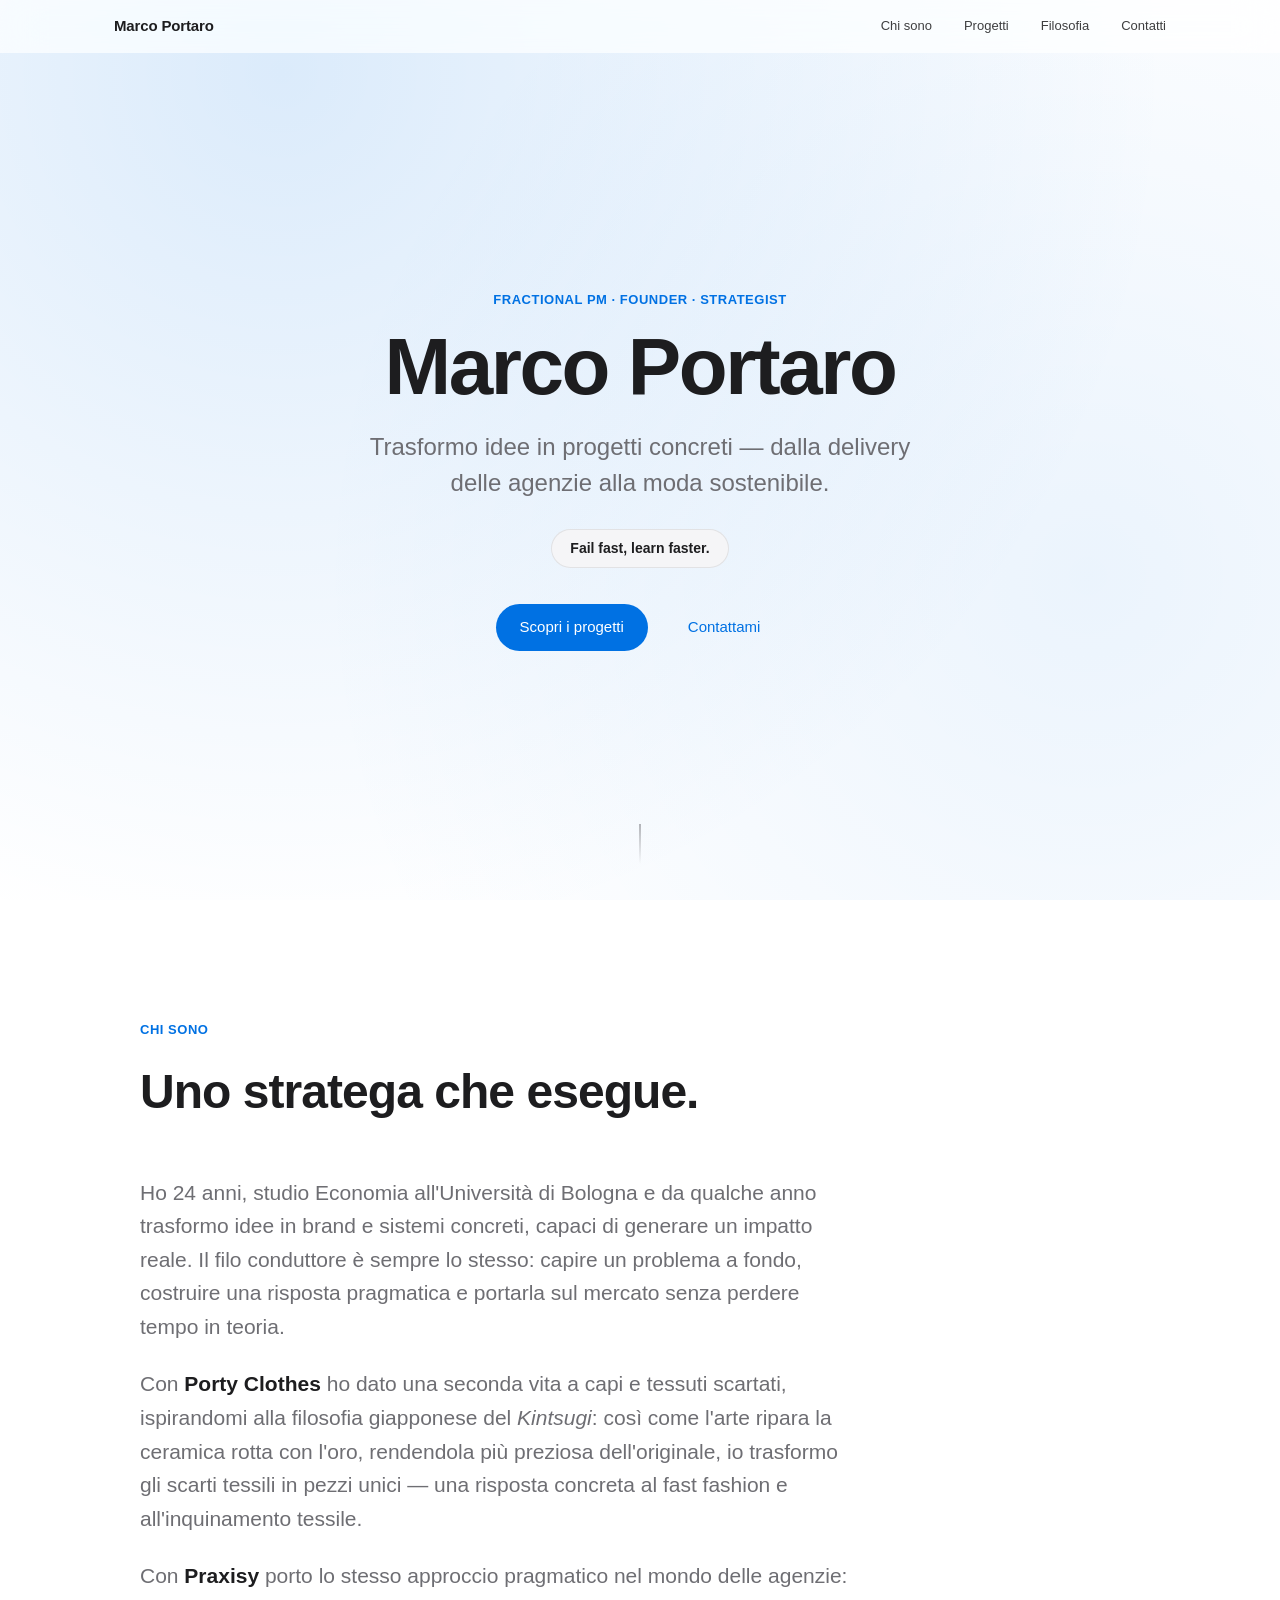
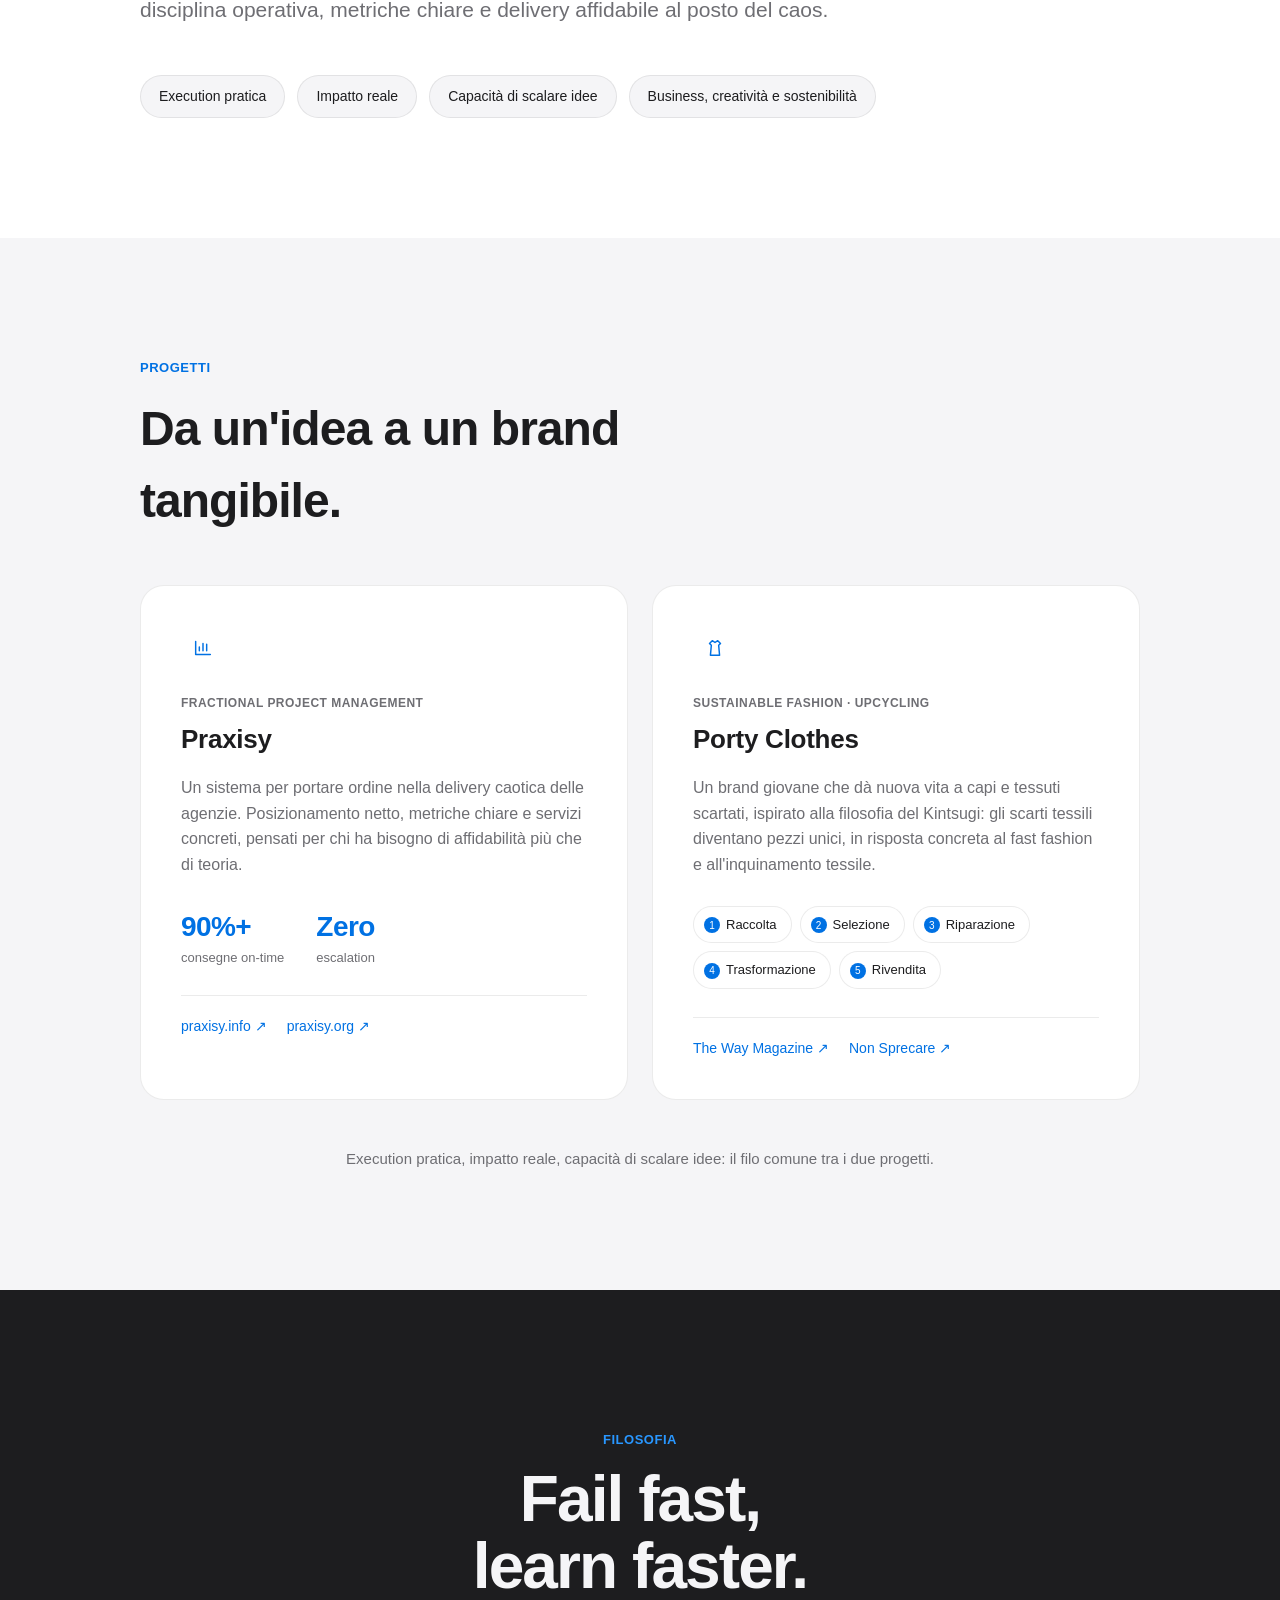
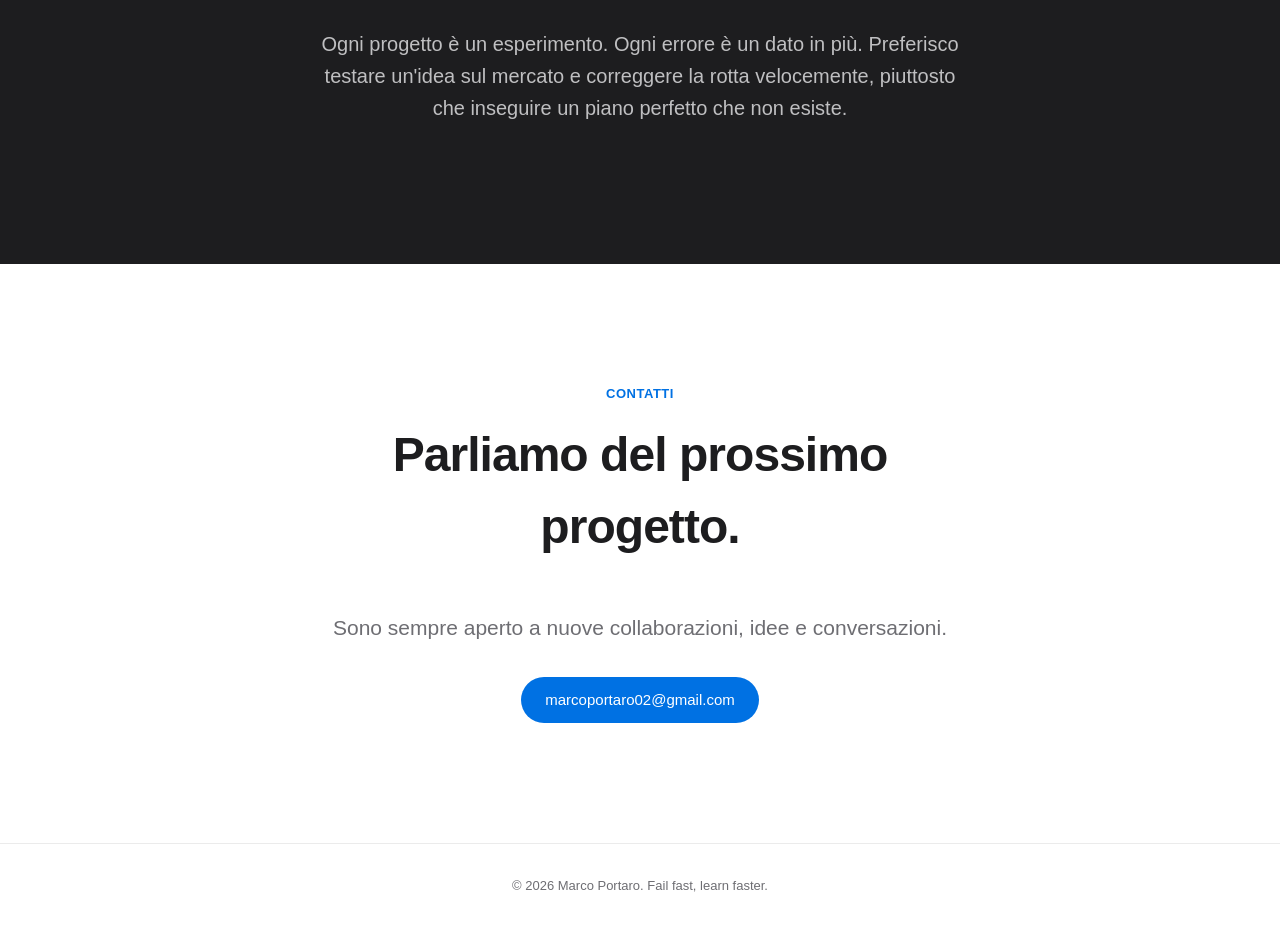
==== index.html @ 962e3daf "Add personal portfolio site with Praxisy and Porty Clothes projects Apple-style single-page site (sy" ====
<!DOCTYPE html>
<html lang="it">
<head>
<meta charset="UTF-8">
<meta name="viewport" content="width=device-width, initial-scale=1.0">
<title>Marco Portaro — Strategist &amp; Builder</title>
<meta name="description" content="Marco Portaro: fractional PM con Praxisy, fondatore di Porty Clothes. Fail fast, learn faster.">
<link rel="icon" href="data:image/svg+xml,<svg xmlns=%22http://www.w3.org/2000/svg%22 viewBox=%220 0 100 100%22><text y=%22.9em%22 font-size=%2290%22>M</text></svg>">
<link rel="stylesheet" href="css/styles.css">
</head>
<body>

<div class="progress-bar" id="progressBar"></div>

<header class="nav" id="nav">
  <div class="nav-inner">
    <a href="#home" class="nav-logo">Marco Portaro</a>
    <nav class="nav-links" id="navLinks">
      <a href="#about">Chi sono</a>
      <a href="#projects">Progetti</a>
      <a href="#philosophy">Filosofia</a>
      <a href="#contact">Contatti</a>
    </nav>
    <button class="nav-toggle" id="navToggle" aria-label="Apri il menu">
      <span></span><span></span><span></span>
    </button>
  </div>
</header>

<main>

  <!-- HERO -->
  <section class="hero" id="home">
    <div class="hero-bg" aria-hidden="true"></div>
    <div class="hero-content reveal">
      <p class="eyebrow">Fractional PM · Founder · Strategist</p>
      <h1>Marco Portaro</h1>
      <p class="hero-sub">Trasformo idee in progetti concreti — dalla delivery delle agenzie alla moda sostenibile.</p>
      <p class="tagline-pill">Fail fast, learn faster.</p>
      <div class="hero-actions">
        <a href="#projects" class="btn btn-primary">Scopri i progetti</a>
        <a href="#contact" class="btn btn-secondary">Contattami</a>
      </div>
    </div>
    <div class="scroll-cue" aria-hidden="true"><span></span></div>
  </section>

  <!-- ABOUT -->
  <section class="section" id="about">
    <div class="section-inner">
      <p class="eyebrow reveal">Chi sono</p>
      <h2 class="reveal">Uno stratega che esegue.</h2>
      <div class="about-grid">
        <p class="about-text reveal">
          Ho 24 anni, studio Economia all'Università di Bologna e da qualche anno trasformo idee in
          brand e sistemi concreti, capaci di generare un impatto reale. Il filo conduttore è sempre
          lo stesso: capire un problema a fondo, costruire una risposta pragmatica e portarla sul
          mercato senza perdere tempo in teoria.
        </p>
        <p class="about-text reveal">
          Con <strong>Porty Clothes</strong> ho dato una seconda vita a capi e tessuti scartati,
          ispirandomi alla filosofia giapponese del <em>Kintsugi</em>: così come l'arte ripara la
          ceramica rotta con l'oro, rendendola più preziosa dell'originale, io trasformo gli scarti
          tessili in pezzi unici — una risposta concreta al fast fashion e all'inquinamento tessile.
        </p>
        <p class="about-text reveal">
          Con <strong>Praxisy</strong> porto lo stesso approccio pragmatico nel mondo delle agenzie:
          disciplina operativa, metriche chiare e delivery affidabile al posto del caos.
        </p>
      </div>
      <ul class="strengths reveal">
        <li>Execution pratica</li>
        <li>Impatto reale</li>
        <li>Capacità di scalare idee</li>
        <li>Business, creatività e sostenibilità</li>
      </ul>
    </div>
  </section>

  <!-- PROJECTS -->
  <section class="section section-alt" id="projects">
    <div class="section-inner">
      <p class="eyebrow reveal">Progetti</p>
      <h2 class="reveal">Da un'idea a un brand tangibile.</h2>

      <div class="cards">

        <!-- PRAXISY -->
        <article class="card reveal">
          <div class="card-icon" aria-hidden="true">
            <svg viewBox="0 0 24 24" fill="none"><path d="M4 19V5M4 19h16M8 15v-4M12 15V7M16 15v-7" stroke="currentColor" stroke-width="1.6" stroke-linecap="round" stroke-linejoin="round"/></svg>
          </div>
          <p class="card-badge">Fractional Project Management</p>
          <h3>Praxisy</h3>
          <p class="card-desc">
            Un sistema per portare ordine nella delivery caotica delle agenzie. Posizionamento
            netto, metriche chiare e servizi concreti, pensati per chi ha bisogno di affidabilità
            più che di teoria.
          </p>
          <div class="card-stats">
            <div class="stat">
              <span class="stat-num">90%+</span>
              <span class="stat-label">consegne on-time</span>
            </div>
            <div class="stat">
              <span class="stat-num">Zero</span>
              <span class="stat-label">escalation</span>
            </div>
          </div>
          <div class="card-links">
            <a href="https://praxisy.info" target="_blank" rel="noopener">praxisy.info ↗</a>
            <a href="https://praxisy.org" target="_blank" rel="noopener">praxisy.org ↗</a>
          </div>
        </article>

        <!-- PORTY CLOTHES -->
        <article class="card reveal">
          <div class="card-icon" aria-hidden="true">
            <svg viewBox="0 0 24 24" fill="none"><path d="M9 4l3 2 3-2 3 3-2 2 1 11H7L8 9 6 7l3-3z" stroke="currentColor" stroke-width="1.6" stroke-linecap="round" stroke-linejoin="round"/></svg>
          </div>
          <p class="card-badge">Sustainable Fashion · Upcycling</p>
          <h3>Porty Clothes</h3>
          <p class="card-desc">
            Un brand giovane che dà nuova vita a capi e tessuti scartati, ispirato alla filosofia
            del Kintsugi: gli scarti tessili diventano pezzi unici, in risposta concreta al fast
            fashion e all'inquinamento tessile.
          </p>
          <ol class="process">
            <li>Raccolta</li>
            <li>Selezione</li>
            <li>Riparazione</li>
            <li>Trasformazione</li>
            <li>Rivendita</li>
          </ol>
          <div class="card-links">
            <a href="https://www.thewaymagazine.it/bona-fide-biz/porty-clothes-lupcycling-lo-fanno-i-giovani/" target="_blank" rel="noopener">The Way Magazine ↗</a>
            <a href="https://www.nonsprecare.it/porty-clothes-startup-recupera-vestiti-scartati-sistema-rivende" target="_blank" rel="noopener">Non Sprecare ↗</a>
          </div>
        </article>

      </div>

      <p class="projects-note reveal">Execution pratica, impatto reale, capacità di scalare idee: il filo comune tra i due progetti.</p>
    </div>
  </section>

  <!-- PHILOSOPHY -->
  <section class="philosophy" id="philosophy">
    <div class="philosophy-inner reveal">
      <p class="eyebrow eyebrow-invert">Filosofia</p>
      <h2>Fail fast,<br>learn faster.</h2>
      <p class="philosophy-text">
        Ogni progetto è un esperimento. Ogni errore è un dato in più. Preferisco testare
        un'idea sul mercato e correggere la rotta velocemente, piuttosto che inseguire un
        piano perfetto che non esiste.
      </p>
    </div>
  </section>

  <!-- CONTACT -->
  <section class="section" id="contact">
    <div class="section-inner contact-inner">
      <p class="eyebrow reveal">Contatti</p>
      <h2 class="reveal">Parliamo del prossimo progetto.</h2>
      <p class="about-text reveal">Sono sempre aperto a nuove collaborazioni, idee e conversazioni.</p>
      <a href="mailto:marcoportaro02@gmail.com" class="btn btn-primary reveal">marcoportaro02@gmail.com</a>
    </div>
  </section>

</main>

<footer class="footer">
  <p>© <span id="year"></span> Marco Portaro. Fail fast, learn faster.</p>
</footer>

<script src="js/main.js"></script>
</body>
</html>
---- css/styles.css ----
:root {
  --bg: #ffffff;
  --bg-alt: #f5f5f7;
  --text: #1d1d1f;
  --text-secondary: #6e6e73;
  --accent: #0071e3;
  --accent-hover: #0077ed;
  --border: rgba(0, 0, 0, 0.08);
  --card-bg: #ffffff;
  --philosophy-bg: #1d1d1f;
  --philosophy-text: #f5f5f7;
  --font: -apple-system, BlinkMacSystemFont, "SF Pro Display", "SF Pro Text",
    "Helvetica Neue", "Segoe UI", Arial, sans-serif;
}

@media (prefers-color-scheme: dark) {
  :root {
    --bg: #000000;
    --bg-alt: #1d1d1f;
    --text: #f5f5f7;
    --text-secondary: #a1a1a6;
    --border: rgba(255, 255, 255, 0.12);
    --card-bg: #1d1d1f;
    --philosophy-bg: #f5f5f7;
    --philosophy-text: #1d1d1f;
  }
}

* {
  margin: 0;
  padding: 0;
  box-sizing: border-box;
}

html {
  scroll-behavior: smooth;
}

body {
  font-family: var(--font);
  background: var(--bg);
  color: var(--text);
  -webkit-font-smoothing: antialiased;
  line-height: 1.5;
  overflow-x: hidden;
}

a {
  color: inherit;
  text-decoration: none;
}

section {
  scroll-margin-top: 60px;
}

/* Progress bar */
.progress-bar {
  position: fixed;
  top: 0;
  left: 0;
  height: 2px;
  width: 0%;
  background: var(--accent);
  z-index: 2000;
  transition: width 0.1s linear;
}

/* Nav */
.nav {
  position: fixed;
  top: 0;
  left: 0;
  right: 0;
  z-index: 1000;
  background: rgba(255, 255, 255, 0.72);
  backdrop-filter: saturate(180%) blur(20px);
  -webkit-backdrop-filter: saturate(180%) blur(20px);
  border-bottom: 1px solid transparent;
  transition: border-color 0.3s ease, background 0.3s ease;
}

@media (prefers-color-scheme: dark) {
  .nav {
    background: rgba(0, 0, 0, 0.72);
  }
}

.nav.scrolled {
  border-bottom-color: var(--border);
}

.nav-inner {
  max-width: 1100px;
  margin: 0 auto;
  padding: 0 24px;
  height: 52px;
  display: flex;
  align-items: center;
  justify-content: space-between;
}

.nav-logo {
  font-size: 15px;
  font-weight: 600;
  letter-spacing: -0.01em;
}

.nav-links {
  display: flex;
  gap: 32px;
}

.nav-links a {
  font-size: 13px;
  color: var(--text);
  opacity: 0.85;
  transition: opacity 0.2s ease;
}

.nav-links a:hover {
  opacity: 1;
}

.nav-toggle {
  display: none;
  flex-direction: column;
  gap: 4px;
  background: none;
  border: none;
  cursor: pointer;
  padding: 8px;
}

.nav-toggle span {
  width: 20px;
  height: 1.5px;
  background: var(--text);
  display: block;
}

/* Buttons */
.btn {
  display: inline-block;
  padding: 12px 24px;
  border-radius: 980px;
  font-size: 15px;
  font-weight: 500;
  transition: all 0.2s ease;
}

.btn-primary {
  background: var(--accent);
  color: #fff;
}

.btn-primary:hover {
  background: var(--accent-hover);
}

.btn-secondary {
  color: var(--accent);
}

.btn-secondary:hover {
  text-decoration: underline;
}

/* Hero */
.hero {
  position: relative;
  min-height: 100vh;
  display: flex;
  flex-direction: column;
  align-items: center;
  justify-content: center;
  text-align: center;
  padding: 120px 24px 80px;
  overflow: hidden;
}

.hero-bg {
  position: absolute;
  inset: -20% -20% auto -20%;
  height: 140%;
  background: radial-gradient(circle at 30% 20%, rgba(0, 113, 227, 0.14), transparent 55%),
    radial-gradient(circle at 75% 60%, rgba(0, 113, 227, 0.08), transparent 50%);
  z-index: -1;
}

.hero-content {
  max-width: 700px;
}

.eyebrow {
  font-size: 13px;
  font-weight: 600;
  letter-spacing: 0.04em;
  text-transform: uppercase;
  color: var(--accent);
  margin-bottom: 16px;
}

.eyebrow-invert {
  color: #2997ff;
}

.hero h1 {
  font-size: clamp(44px, 8vw, 80px);
  font-weight: 600;
  letter-spacing: -0.03em;
  line-height: 1.05;
  margin-bottom: 20px;
}

.hero-sub {
  font-size: clamp(18px, 2.4vw, 24px);
  color: var(--text-secondary);
  font-weight: 400;
  max-width: 560px;
  margin: 0 auto 28px;
}

.tagline-pill {
  display: inline-block;
  font-size: 14px;
  font-weight: 600;
  padding: 8px 18px;
  border-radius: 980px;
  background: var(--bg-alt);
  border: 1px solid var(--border);
  margin-bottom: 36px;
}

.hero-actions {
  display: flex;
  gap: 16px;
  justify-content: center;
  flex-wrap: wrap;
}

.scroll-cue {
  position: absolute;
  bottom: 36px;
  left: 50%;
  transform: translateX(-50%);
}

.scroll-cue span {
  display: block;
  width: 1px;
  height: 40px;
  background: linear-gradient(var(--text-secondary), transparent);
  animation: scrollcue 1.8s ease-in-out infinite;
}

@keyframes scrollcue {
  0% { opacity: 0; transform: translateY(-8px); }
  50% { opacity: 1; }
  100% { opacity: 0; transform: translateY(8px); }
}

/* Sections */
.section {
  padding: 120px 24px;
}

.section-alt {
  background: var(--bg-alt);
}

.section-inner {
  max-width: 1000px;
  margin: 0 auto;
}

.section h2 {
  font-size: clamp(32px, 5vw, 48px);
  font-weight: 600;
  letter-spacing: -0.02em;
  margin-bottom: 48px;
  max-width: 640px;
}

.about-grid {
  display: grid;
  gap: 24px;
  margin-bottom: 48px;
}

.about-text {
  font-size: clamp(17px, 2vw, 21px);
  color: var(--text-secondary);
  max-width: 720px;
  line-height: 1.6;
}

.about-text strong {
  color: var(--text);
  font-weight: 600;
}

.strengths {
  display: flex;
  flex-wrap: wrap;
  gap: 12px;
  list-style: none;
}

.strengths li {
  font-size: 14px;
  font-weight: 500;
  padding: 10px 18px;
  border-radius: 980px;
  background: var(--bg-alt);
  border: 1px solid var(--border);
}

.section-alt .strengths li {
  background: var(--bg);
}

/* Cards */
.cards {
  display: grid;
  grid-template-columns: repeat(auto-fit, minmax(320px, 1fr));
  gap: 24px;
}

.card {
  background: var(--card-bg);
  border: 1px solid var(--border);
  border-radius: 24px;
  padding: 40px;
  transition: transform 0.3s ease, box-shadow 0.3s ease;
}

.card:hover {
  transform: translateY(-4px);
  box-shadow: 0 20px 40px rgba(0, 0, 0, 0.08);
}

.card-icon {
  width: 44px;
  height: 44px;
  border-radius: 12px;
  background: var(--bg-alt);
  display: flex;
  align-items: center;
  justify-content: center;
  color: var(--accent);
  margin-bottom: 24px;
}

.section-alt .card-icon {
  background: var(--bg);
}

.card-icon svg {
  width: 22px;
  height: 22px;
}

.card-badge {
  font-size: 12px;
  font-weight: 600;
  text-transform: uppercase;
  letter-spacing: 0.04em;
  color: var(--text-secondary);
  margin-bottom: 8px;
}

.card h3 {
  font-size: 26px;
  font-weight: 600;
  letter-spacing: -0.01em;
  margin-bottom: 16px;
}

.card-desc {
  font-size: 16px;
  color: var(--text-secondary);
  line-height: 1.6;
  margin-bottom: 28px;
}

.card-stats {
  display: flex;
  gap: 32px;
  margin-bottom: 28px;
}

.stat {
  display: flex;
  flex-direction: column;
}

.stat-num {
  font-size: 28px;
  font-weight: 700;
  color: var(--accent);
  letter-spacing: -0.02em;
}

.stat-label {
  font-size: 13px;
  color: var(--text-secondary);
}

.process {
  display: flex;
  flex-wrap: wrap;
  gap: 8px;
  list-style: none;
  counter-reset: step;
  margin-bottom: 28px;
}

.process li {
  counter-increment: step;
  font-size: 13px;
  font-weight: 500;
  padding: 8px 14px 8px 10px;
  border-radius: 980px;
  background: var(--bg-alt);
  border: 1px solid var(--border);
}

.section-alt .process li {
  background: var(--bg);
}

.process li::before {
  content: counter(step);
  display: inline-flex;
  align-items: center;
  justify-content: center;
  width: 16px;
  height: 16px;
  border-radius: 50%;
  background: var(--accent);
  color: #fff;
  font-size: 10px;
  margin-right: 6px;
}

.card-links {
  display: flex;
  gap: 20px;
  flex-wrap: wrap;
  border-top: 1px solid var(--border);
  padding-top: 20px;
}

.card-links a {
  font-size: 14px;
  font-weight: 500;
  color: var(--accent);
}

.card-links a:hover {
  text-decoration: underline;
}

.projects-note {
  margin-top: 48px;
  font-size: 15px;
  color: var(--text-secondary);
  text-align: center;
}

/* Philosophy */
.philosophy {
  background: var(--philosophy-bg);
  color: var(--philosophy-text);
  padding: 140px 24px;
  text-align: center;
}

.philosophy-inner {
  max-width: 640px;
  margin: 0 auto;
}

.philosophy h2 {
  font-size: clamp(40px, 7vw, 64px);
  font-weight: 700;
  letter-spacing: -0.03em;
  line-height: 1.05;
  margin-bottom: 28px;
}

.philosophy-text {
  font-size: clamp(17px, 2vw, 20px);
  opacity: 0.75;
  line-height: 1.6;
}

/* Contact */
.contact-inner {
  text-align: center;
}

.contact-inner h2 {
  margin-left: auto;
  margin-right: auto;
}

.contact-inner .about-text {
  margin: 0 auto 32px;
}

/* Footer */
.footer {
  padding: 32px 24px;
  text-align: center;
  font-size: 13px;
  color: var(--text-secondary);
  border-top: 1px solid var(--border);
}

/* Reveal animation */
.reveal {
  opacity: 0;
  transform: translateY(24px);
  transition: opacity 0.7s ease, transform 0.7s ease;
}

.reveal.visible {
  opacity: 1;
  transform: translateY(0);
}

/* Responsive */
@media (max-width: 768px) {
  .nav-links {
    position: fixed;
    top: 52px;
    left: 0;
    right: 0;
    background: var(--bg);
    flex-direction: column;
    gap: 0;
    border-bottom: 1px solid var(--border);
    max-height: 0;
    overflow: hidden;
    transition: max-height 0.3s ease;
  }

  .nav-links.open {
    max-height: 260px;
  }

  .nav-links a {
    padding: 16px 24px;
    border-top: 1px solid var(--border);
  }

  .nav-toggle {
    display: flex;
  }

  .section {
    padding: 80px 24px;
  }

  .philosophy {
    padding: 100px 24px;
  }
}

@media (prefers-reduced-motion: reduce) {
  * {
    animation: none !important;
    transition: none !important;
  }
}
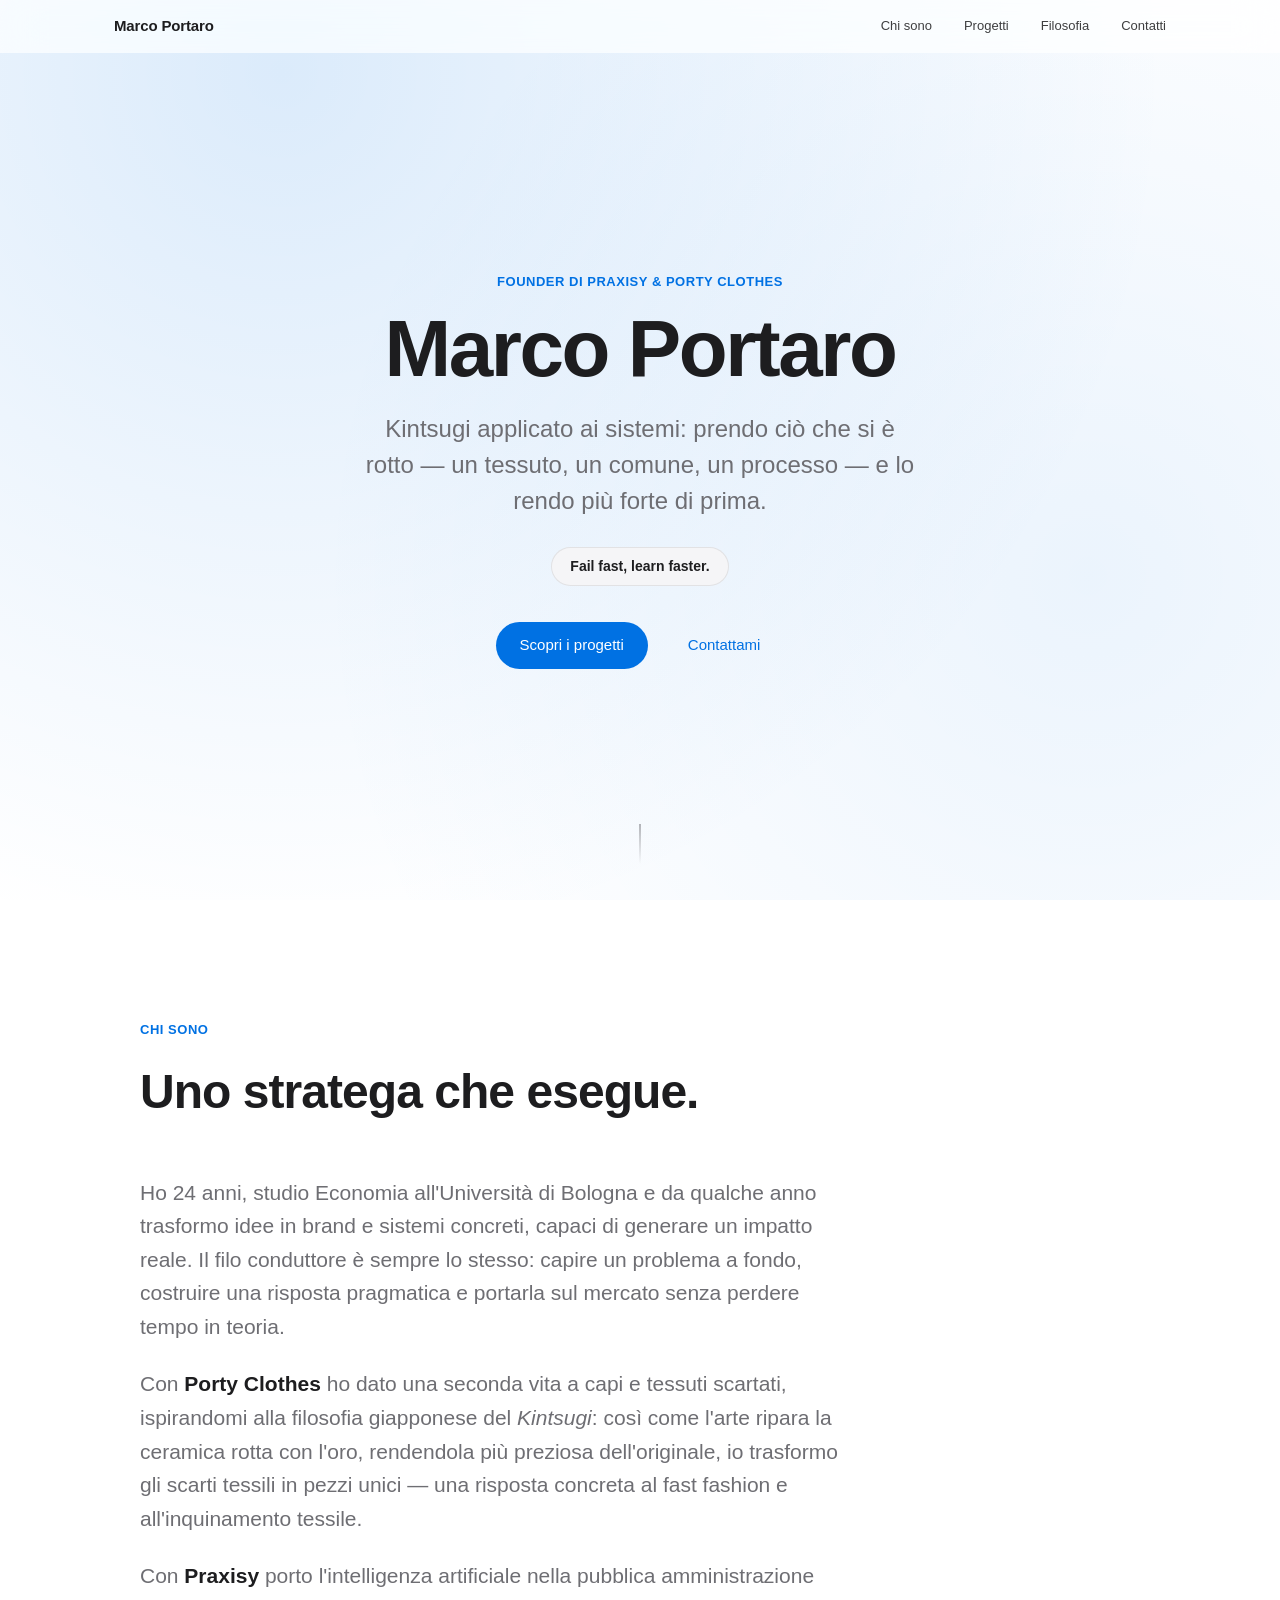
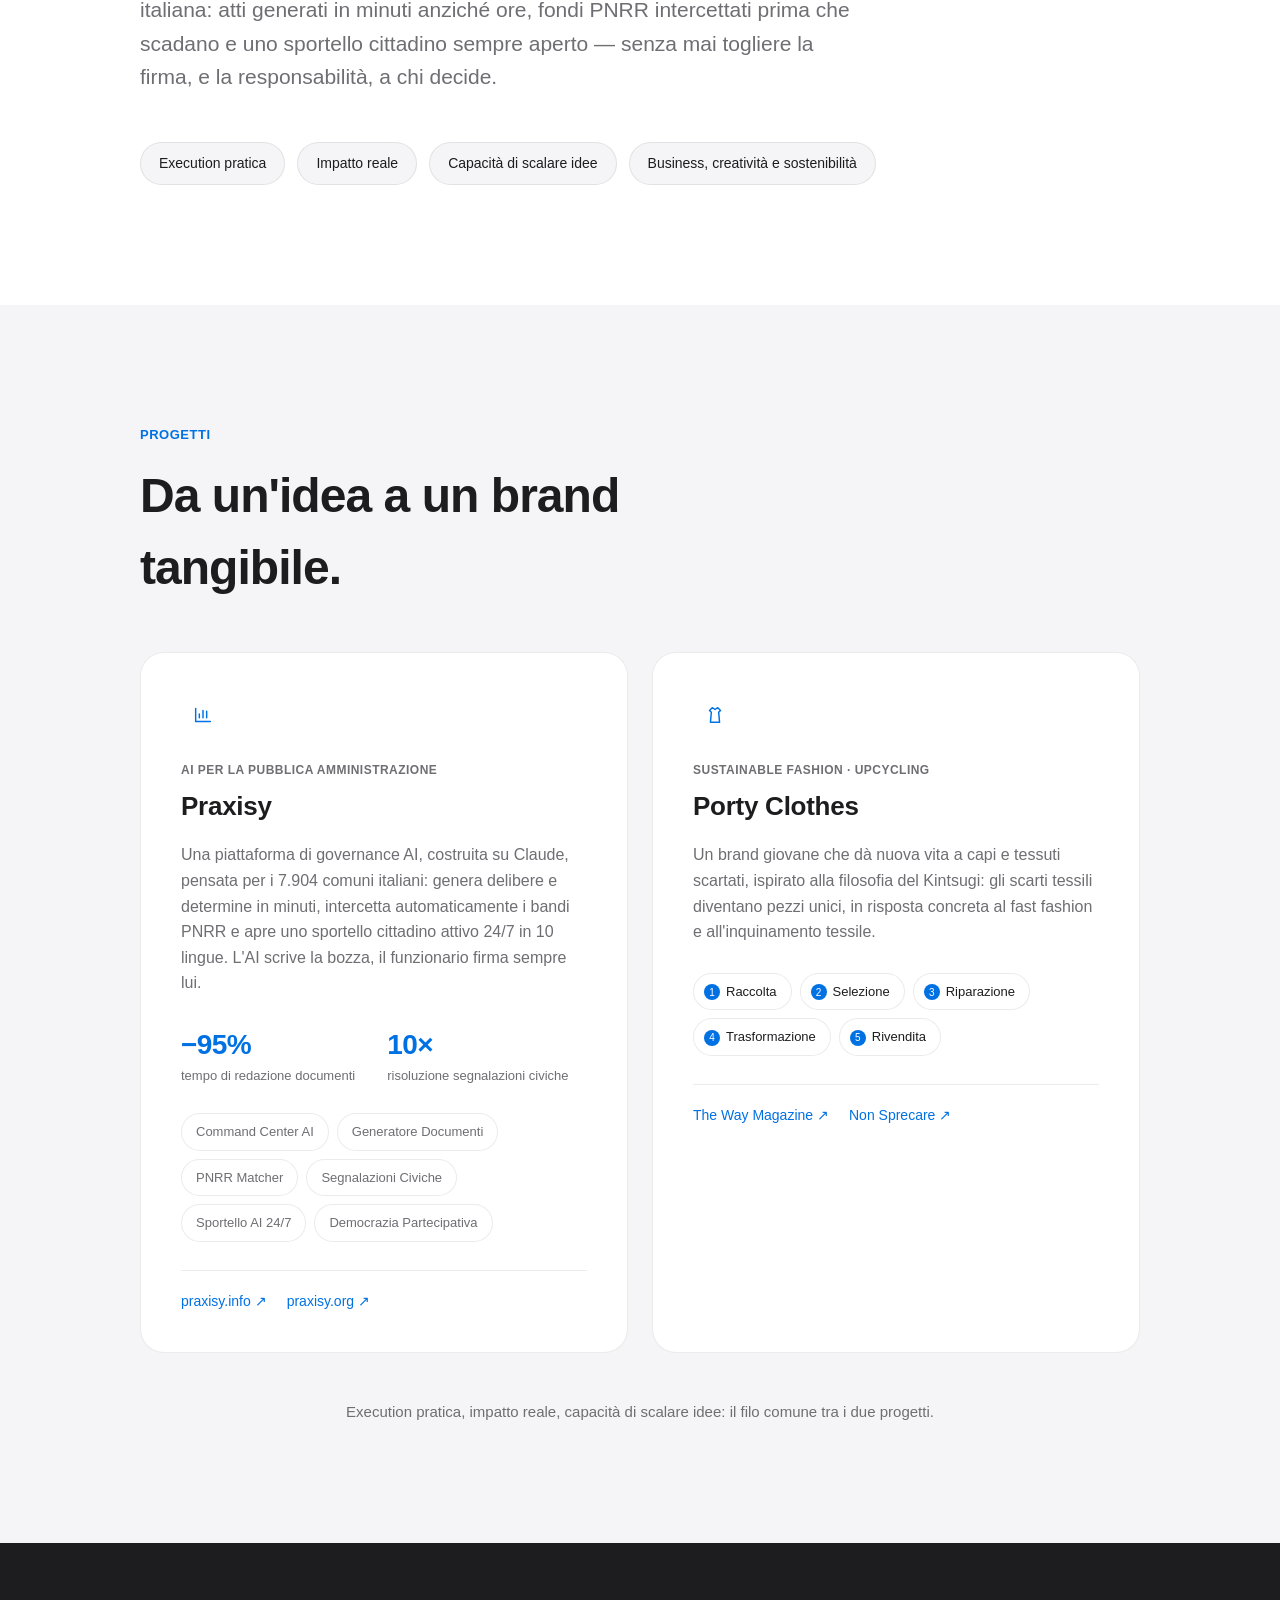
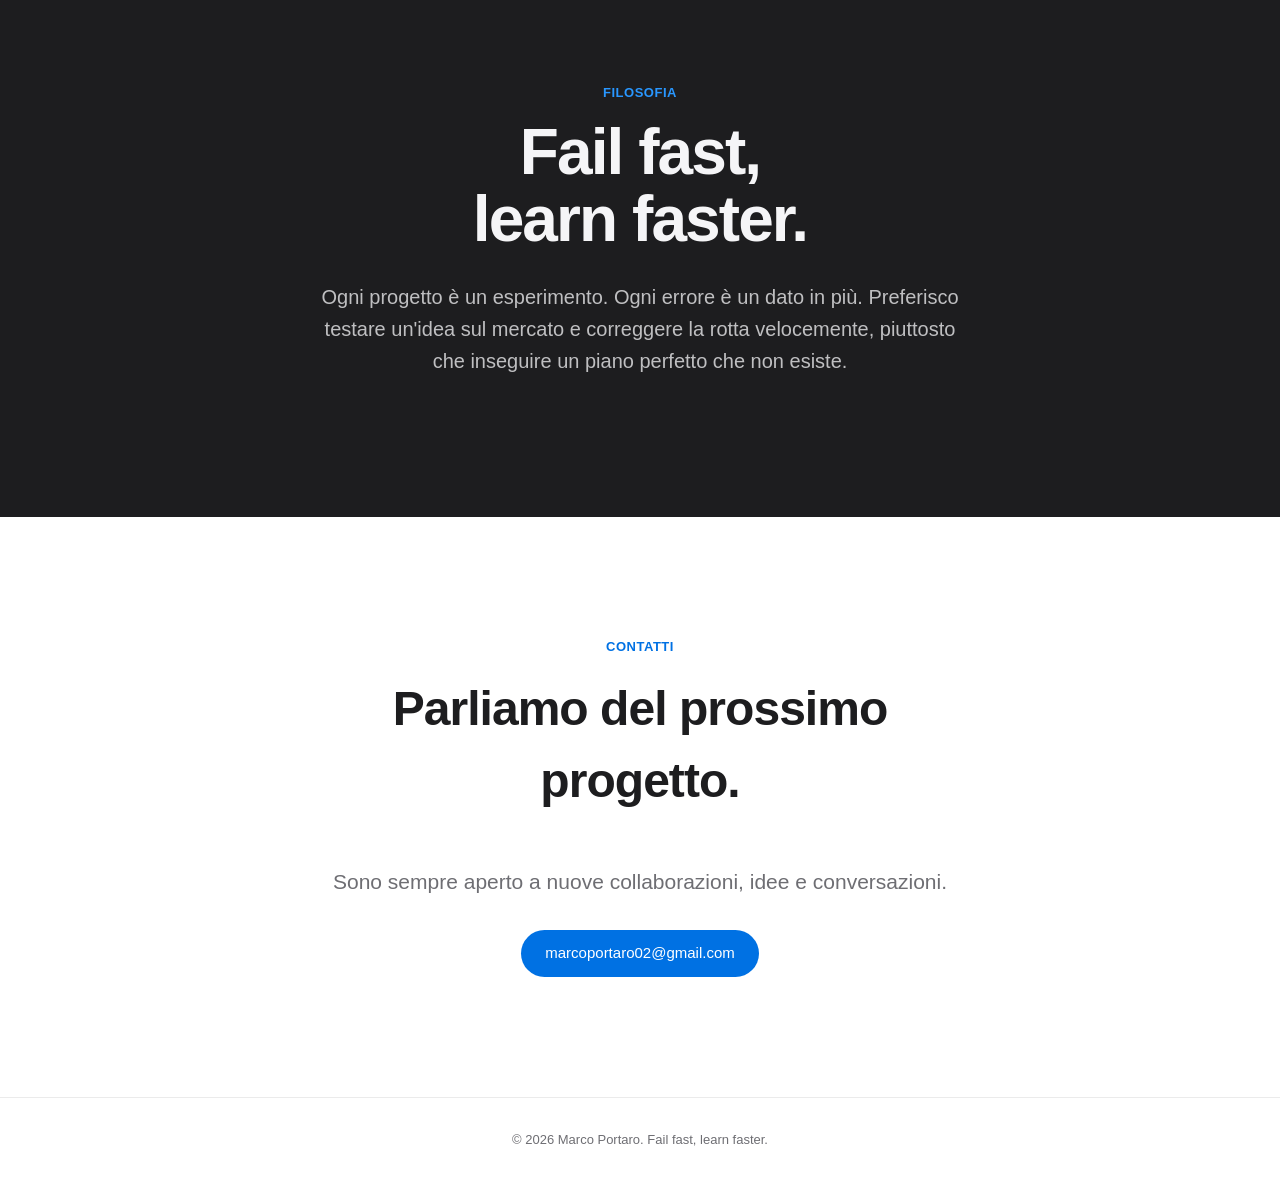
==== commit f07cef71: "Rewrite hero intro and align Praxisy content with its real positioning The intro now uses an origina" ====
--- a/index.html
+++ b/index.html
@@ -4,7 +4,7 @@
 <meta charset="UTF-8">
 <meta name="viewport" content="width=device-width, initial-scale=1.0">
 <title>Marco Portaro — Strategist &amp; Builder</title>
-<meta name="description" content="Marco Portaro: fractional PM con Praxisy, fondatore di Porty Clothes. Fail fast, learn faster.">
+<meta name="description" content="Marco Portaro: founder di Praxisy, AI per i comuni italiani, e di Porty Clothes. Fail fast, learn faster.">
 <link rel="icon" href="data:image/svg+xml,<svg xmlns=%22http://www.w3.org/2000/svg%22 viewBox=%220 0 100 100%22><text y=%22.9em%22 font-size=%2290%22>M</text></svg>">
 <link rel="stylesheet" href="css/styles.css">
 </head>
@@ -33,9 +33,9 @@
   <section class="hero" id="home">
     <div class="hero-bg" aria-hidden="true"></div>
     <div class="hero-content reveal">
-      <p class="eyebrow">Fractional PM · Founder · Strategist</p>
+      <p class="eyebrow">Founder di Praxisy &amp; Porty Clothes</p>
       <h1>Marco Portaro</h1>
-      <p class="hero-sub">Trasformo idee in progetti concreti — dalla delivery delle agenzie alla moda sostenibile.</p>
+      <p class="hero-sub">Kintsugi applicato ai sistemi: prendo ciò che si è rotto — un tessuto, un comune, un processo — e lo rendo più forte di prima.</p>
       <p class="tagline-pill">Fail fast, learn faster.</p>
       <div class="hero-actions">
         <a href="#projects" class="btn btn-primary">Scopri i progetti</a>
@@ -64,8 +64,10 @@
           tessili in pezzi unici — una risposta concreta al fast fashion e all'inquinamento tessile.
         </p>
         <p class="about-text reveal">
-          Con <strong>Praxisy</strong> porto lo stesso approccio pragmatico nel mondo delle agenzie:
-          disciplina operativa, metriche chiare e delivery affidabile al posto del caos.
+          Con <strong>Praxisy</strong> porto l'intelligenza artificiale nella pubblica amministrazione
+          italiana: atti generati in minuti anziché ore, fondi PNRR intercettati prima che scadano e
+          uno sportello cittadino sempre aperto — senza mai togliere la firma, e la responsabilità, a
+          chi decide.
         </p>
       </div>
       <ul class="strengths reveal">
@@ -90,23 +92,32 @@
           <div class="card-icon" aria-hidden="true">
             <svg viewBox="0 0 24 24" fill="none"><path d="M4 19V5M4 19h16M8 15v-4M12 15V7M16 15v-7" stroke="currentColor" stroke-width="1.6" stroke-linecap="round" stroke-linejoin="round"/></svg>
           </div>
-          <p class="card-badge">Fractional Project Management</p>
+          <p class="card-badge">AI per la Pubblica Amministrazione</p>
           <h3>Praxisy</h3>
           <p class="card-desc">
-            Un sistema per portare ordine nella delivery caotica delle agenzie. Posizionamento
-            netto, metriche chiare e servizi concreti, pensati per chi ha bisogno di affidabilità
-            più che di teoria.
+            Una piattaforma di governance AI, costruita su Claude, pensata per i 7.904 comuni
+            italiani: genera delibere e determine in minuti, intercetta automaticamente i bandi
+            PNRR e apre uno sportello cittadino attivo 24/7 in 10 lingue. L'AI scrive la bozza,
+            il funzionario firma sempre lui.
           </p>
           <div class="card-stats">
             <div class="stat">
-              <span class="stat-num">90%+</span>
-              <span class="stat-label">consegne on-time</span>
+              <span class="stat-num">−95%</span>
+              <span class="stat-label">tempo di redazione documenti</span>
             </div>
             <div class="stat">
-              <span class="stat-num">Zero</span>
-              <span class="stat-label">escalation</span>
+              <span class="stat-num">10×</span>
+              <span class="stat-label">risoluzione segnalazioni civiche</span>
             </div>
           </div>
+          <ul class="modules">
+            <li>Command Center AI</li>
+            <li>Generatore Documenti</li>
+            <li>PNRR Matcher</li>
+            <li>Segnalazioni Civiche</li>
+            <li>Sportello AI 24/7</li>
+            <li>Democrazia Partecipativa</li>
+          </ul>
           <div class="card-links">
             <a href="https://praxisy.info" target="_blank" rel="noopener">praxisy.info ↗</a>
             <a href="https://praxisy.org" target="_blank" rel="noopener">praxisy.org ↗</a>
--- a/css/styles.css
+++ b/css/styles.css
@@ -442,6 +442,28 @@
   color: #fff;
   font-size: 10px;
   margin-right: 6px;
+}
+
+.modules {
+  display: flex;
+  flex-wrap: wrap;
+  gap: 8px;
+  list-style: none;
+  margin-bottom: 28px;
+}
+
+.modules li {
+  font-size: 13px;
+  font-weight: 500;
+  padding: 8px 14px;
+  border-radius: 980px;
+  background: var(--bg-alt);
+  border: 1px solid var(--border);
+  color: var(--text-secondary);
+}
+
+.section-alt .modules li {
+  background: var(--bg);
 }
 
 .card-links {
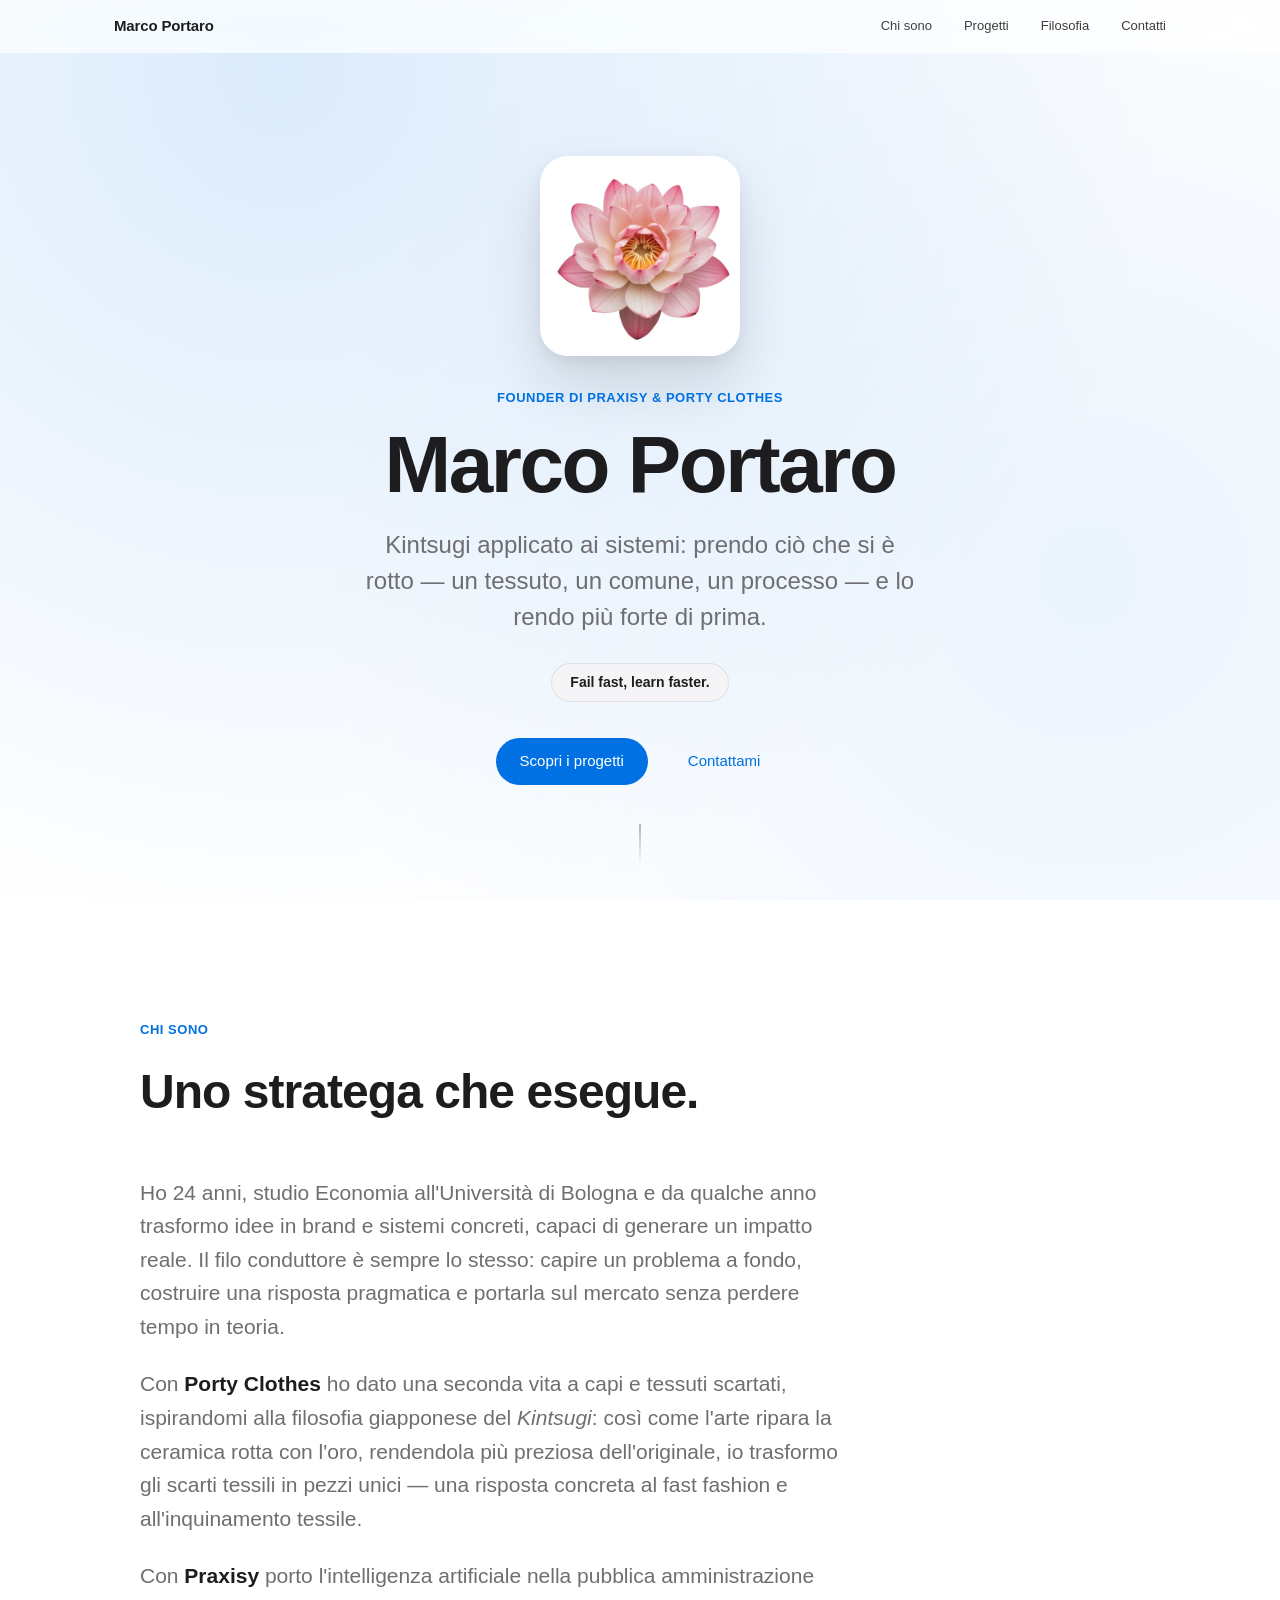
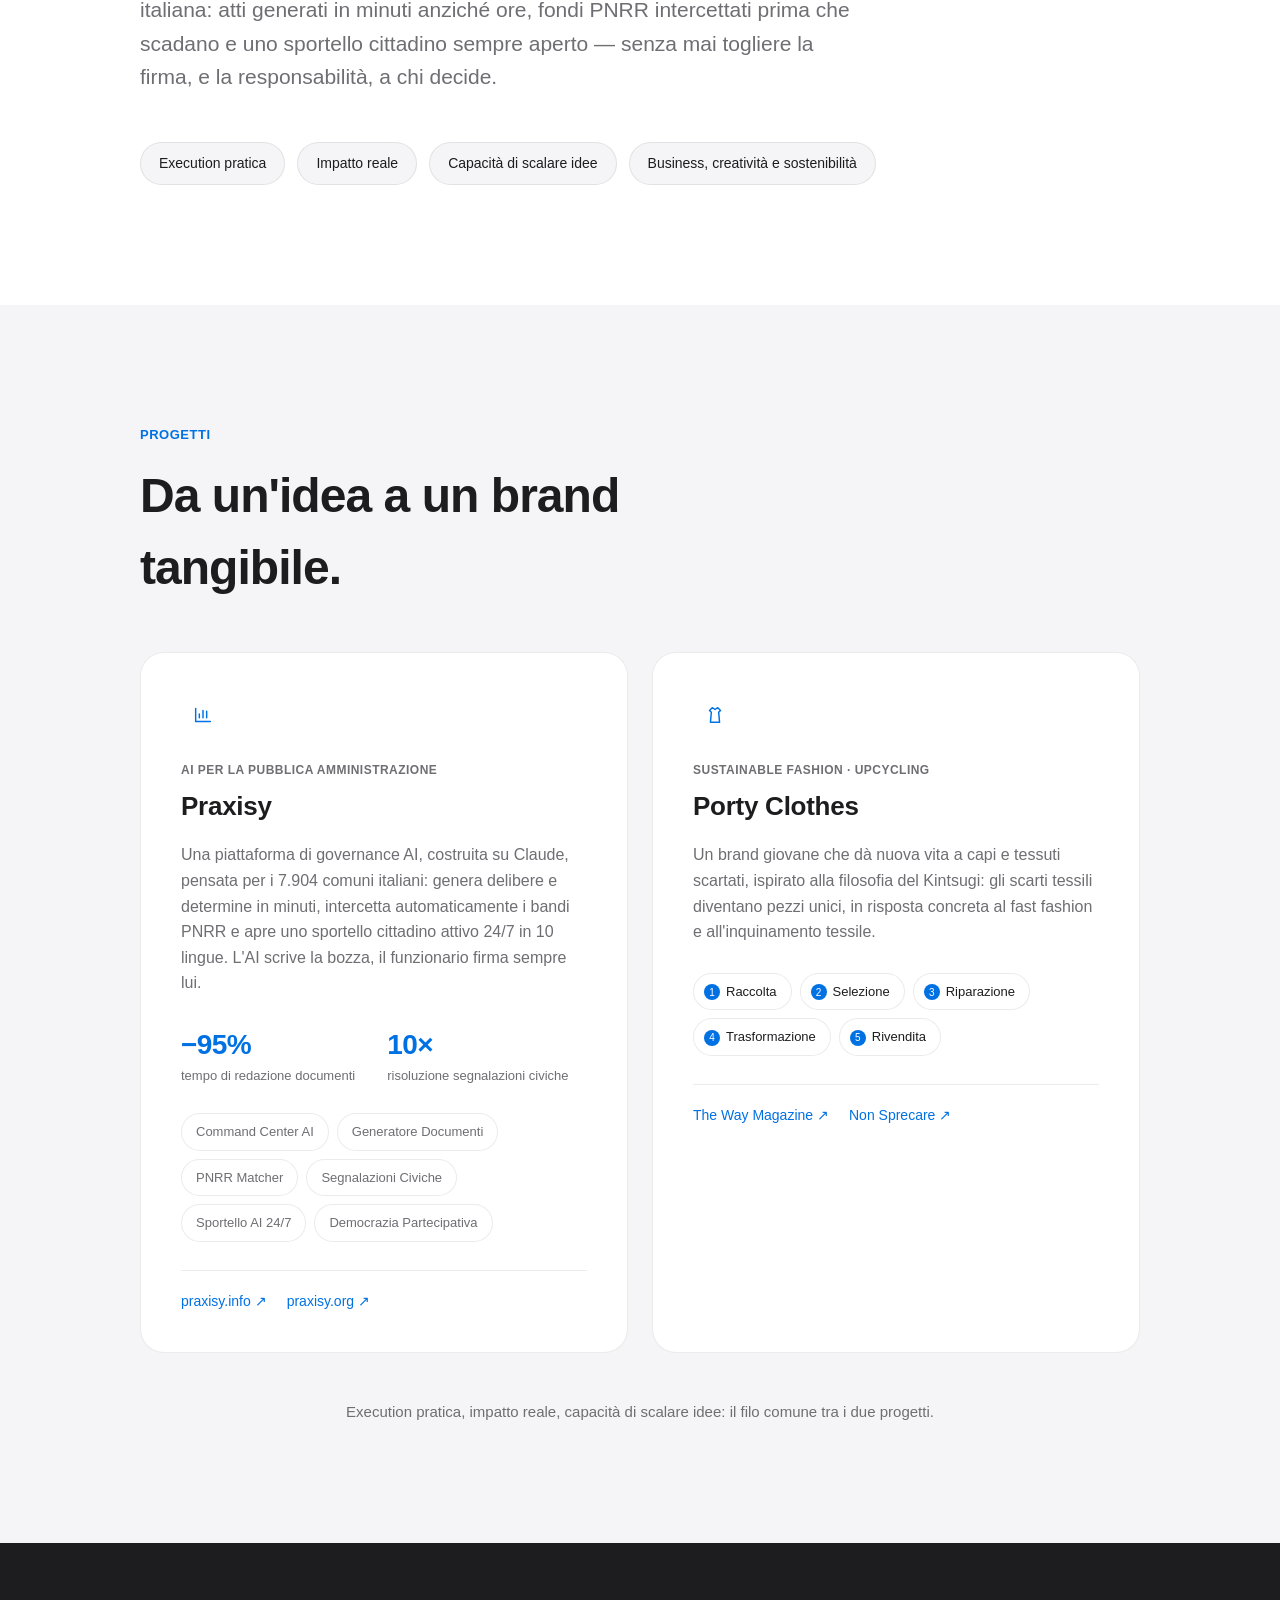
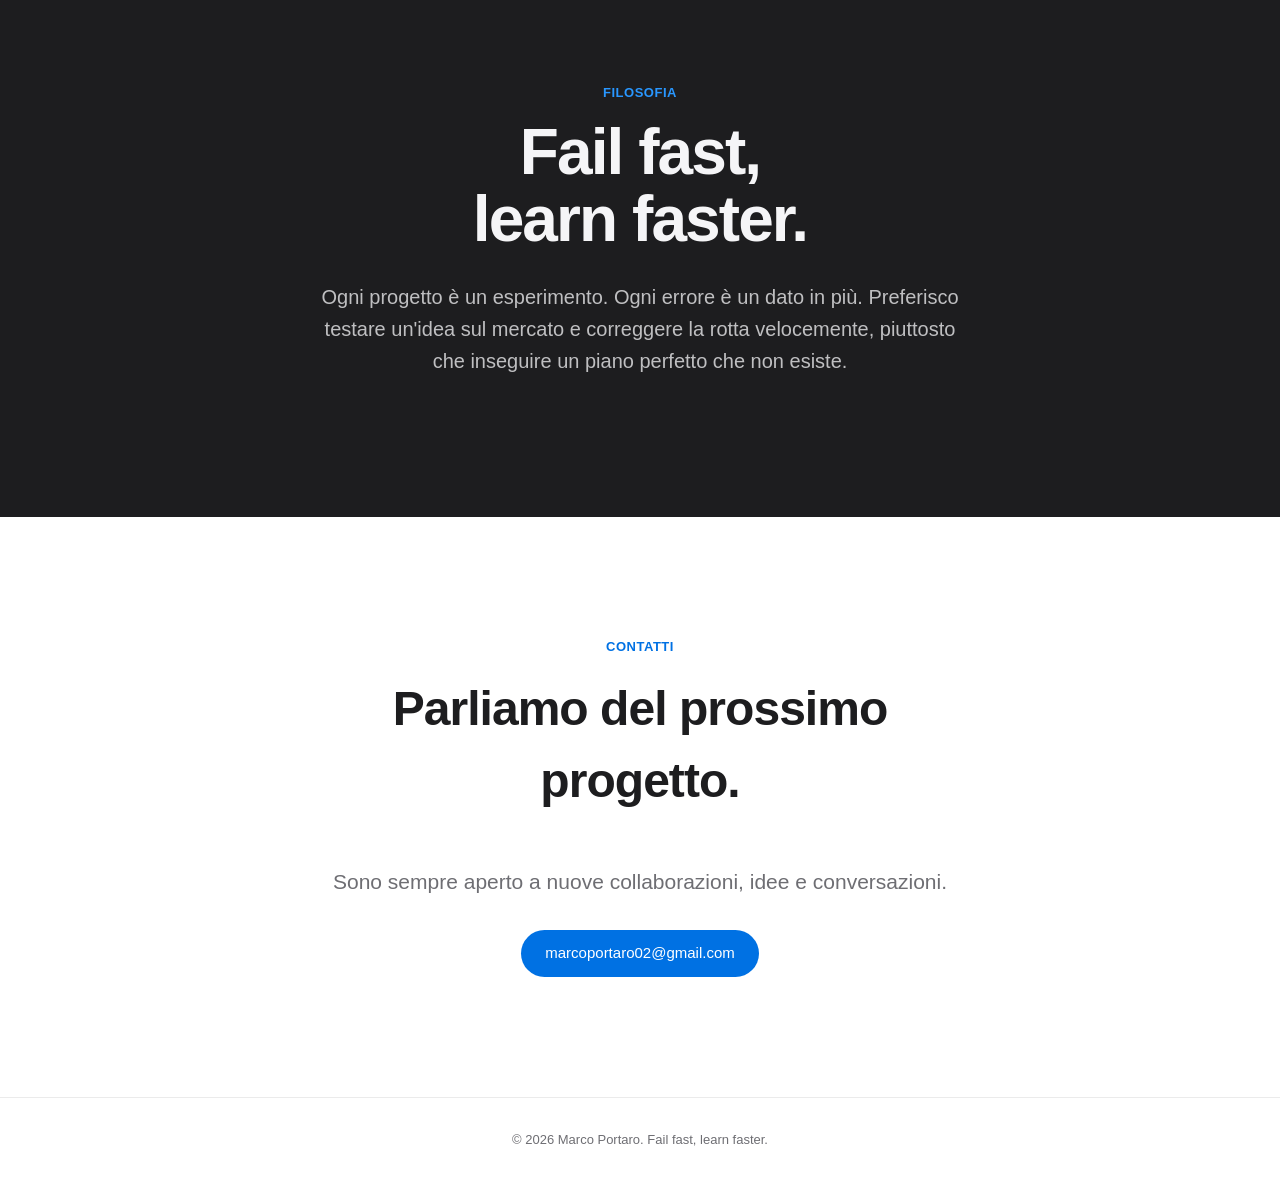
==== commit 0f60b9f1: "Add lotus flower image to hero as intro visual Placed above the eyebrow as a rounded, softly-shadowe" ====
--- a/index.html
+++ b/index.html
@@ -33,6 +33,7 @@
   <section class="hero" id="home">
     <div class="hero-bg" aria-hidden="true"></div>
     <div class="hero-content reveal">
+      <img src="assets/images/lotus.jpg" alt="Fiore di loto: rinascita da ciò che è rotto" class="hero-image">
       <p class="eyebrow">Founder di Praxisy &amp; Porty Clothes</p>
       <h1>Marco Portaro</h1>
       <p class="hero-sub">Kintsugi applicato ai sistemi: prendo ciò che si è rotto — un tessuto, un comune, un processo — e lo rendo più forte di prima.</p>
--- a/css/styles.css
+++ b/css/styles.css
@@ -190,6 +190,16 @@
 
 .hero-content {
   max-width: 700px;
+}
+
+.hero-image {
+  width: clamp(120px, 16vw, 200px);
+  height: clamp(120px, 16vw, 200px);
+  object-fit: cover;
+  border-radius: 28px;
+  display: block;
+  margin: 0 auto 32px;
+  box-shadow: 0 30px 60px rgba(0, 0, 0, 0.12), 0 6px 16px rgba(0, 0, 0, 0.06);
 }
 
 .eyebrow {
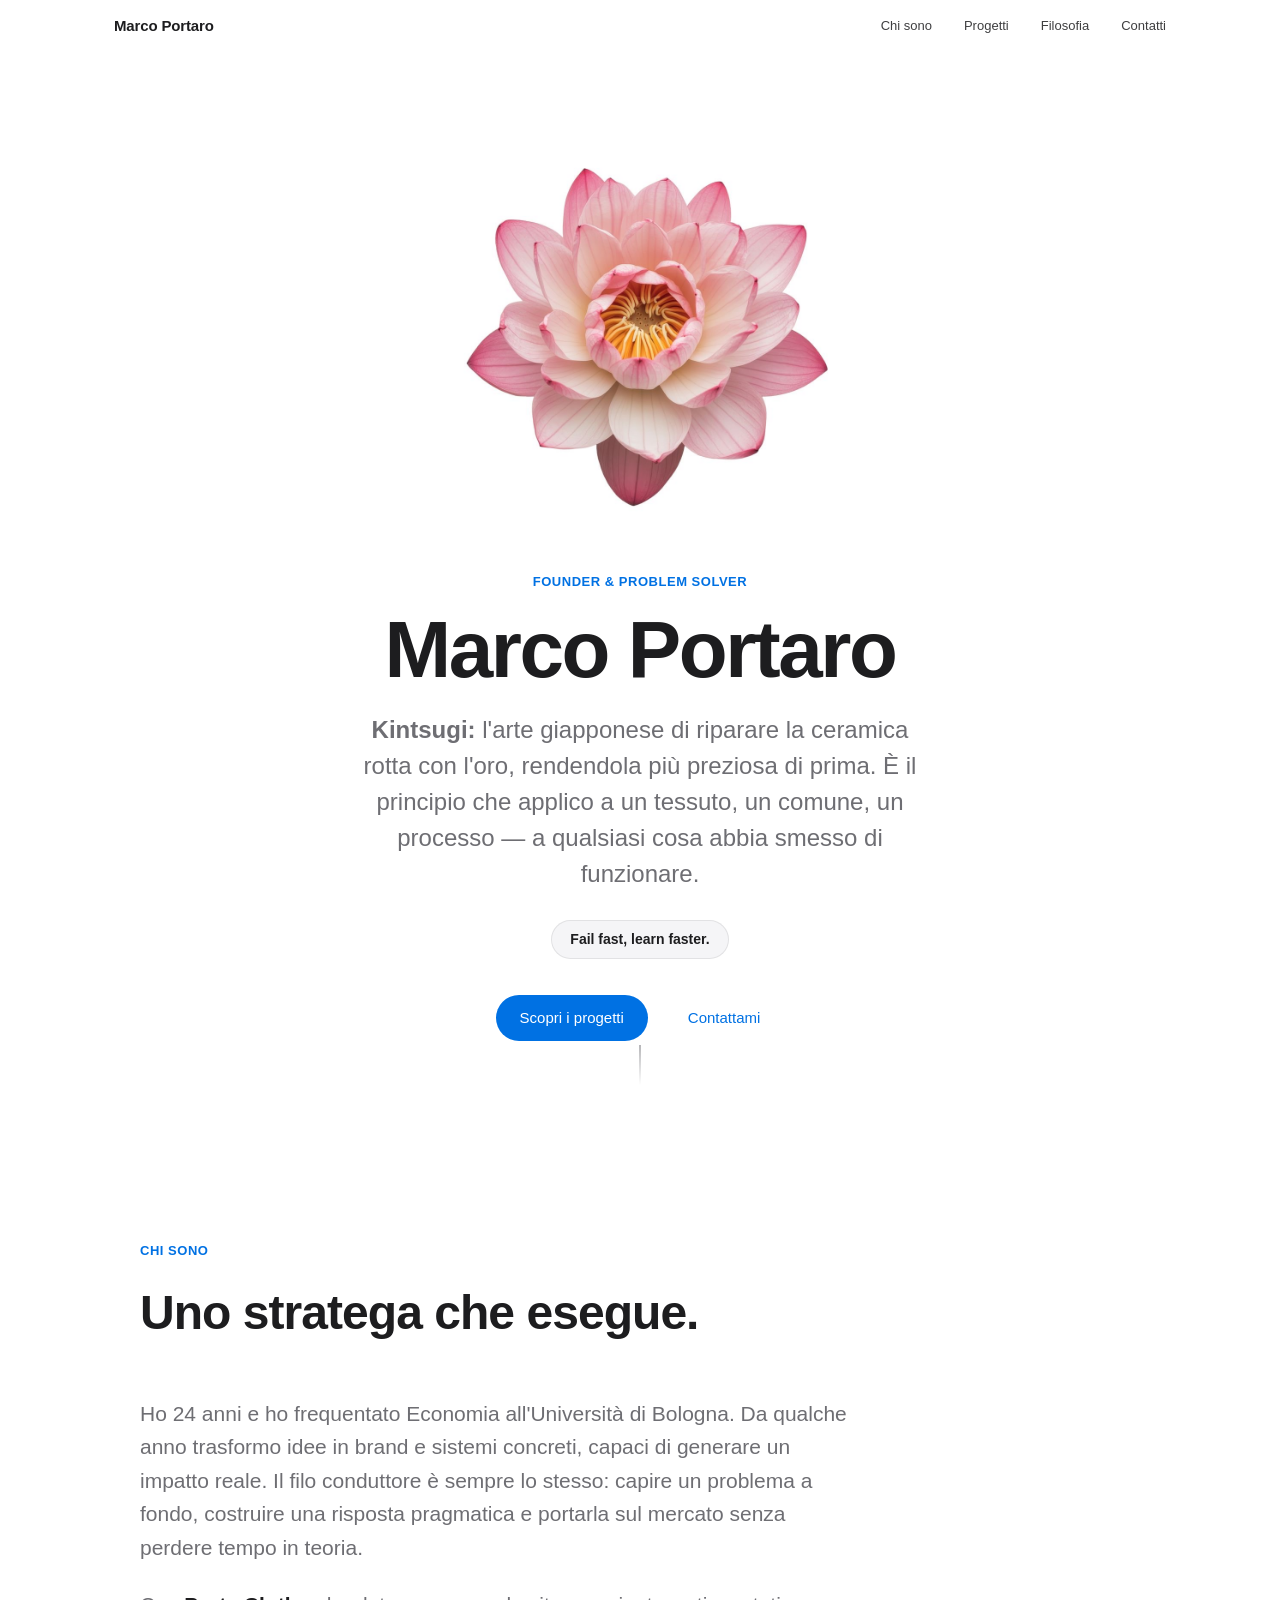
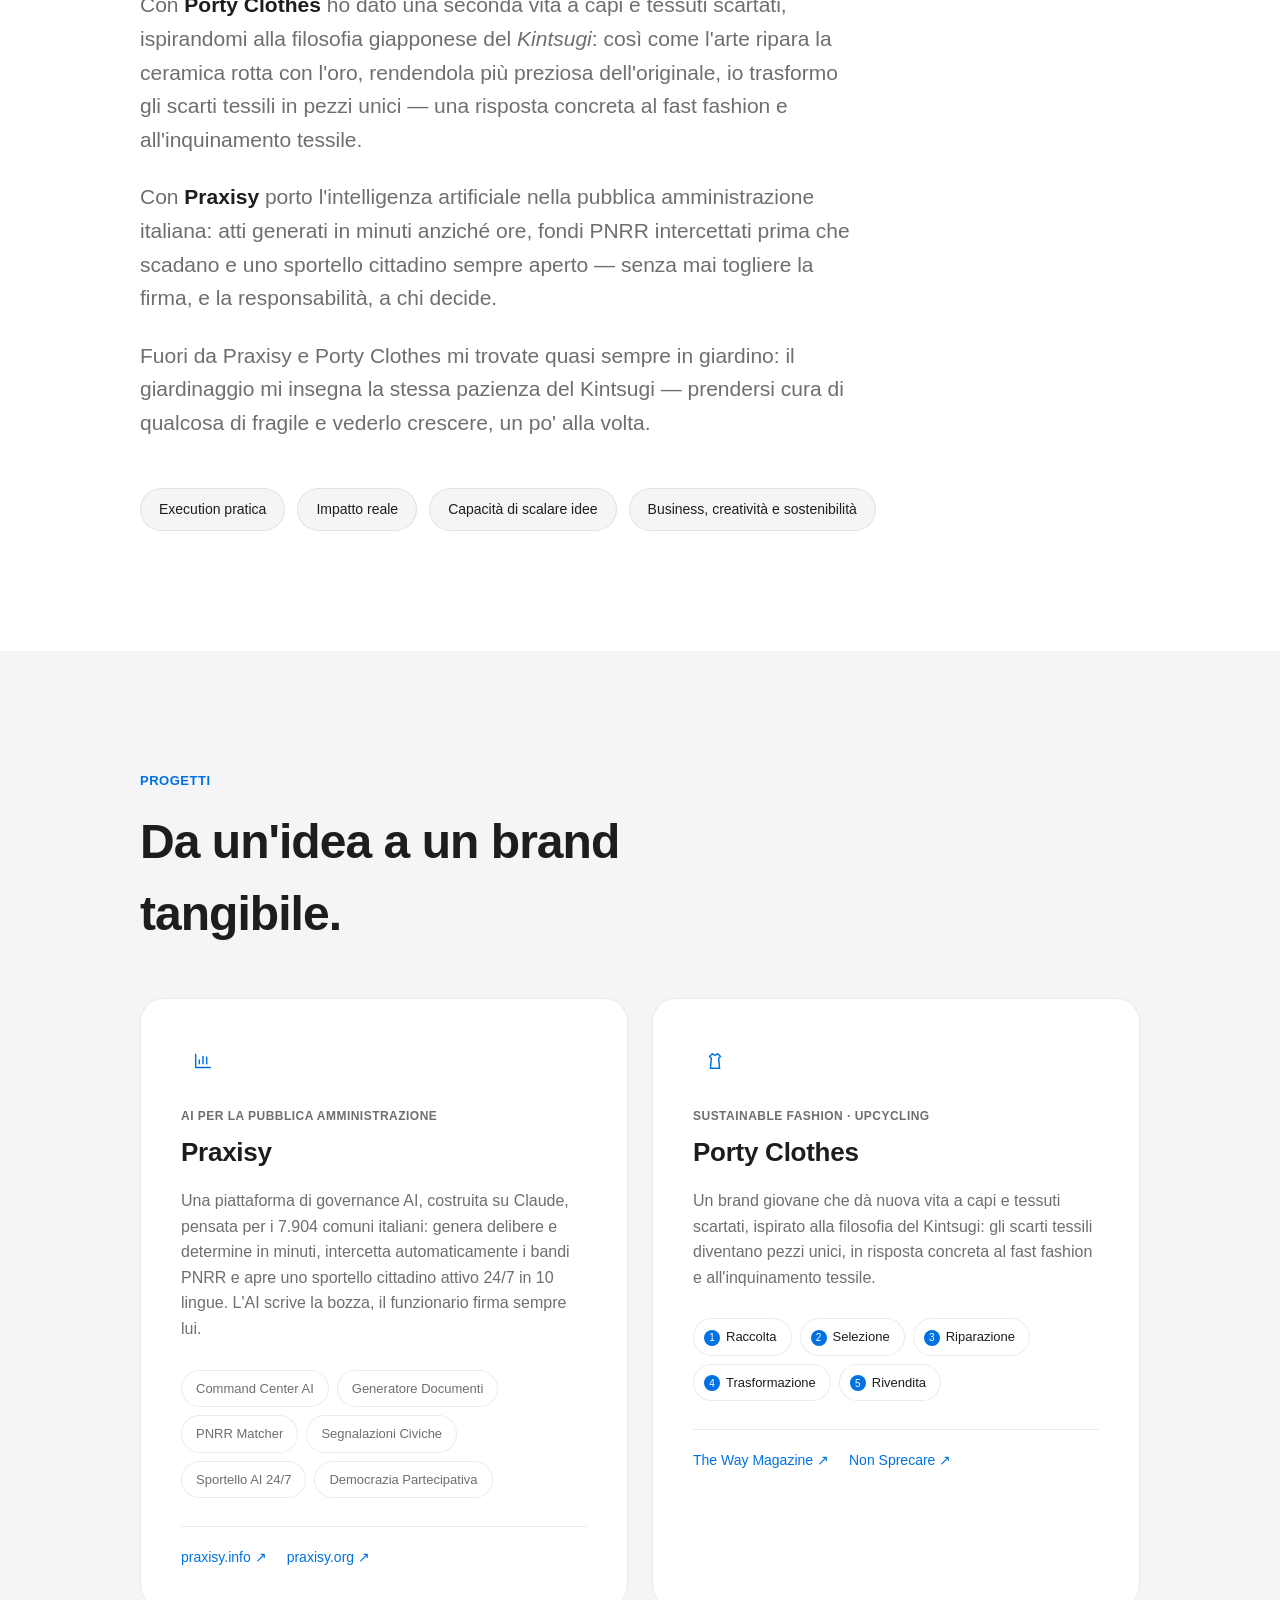
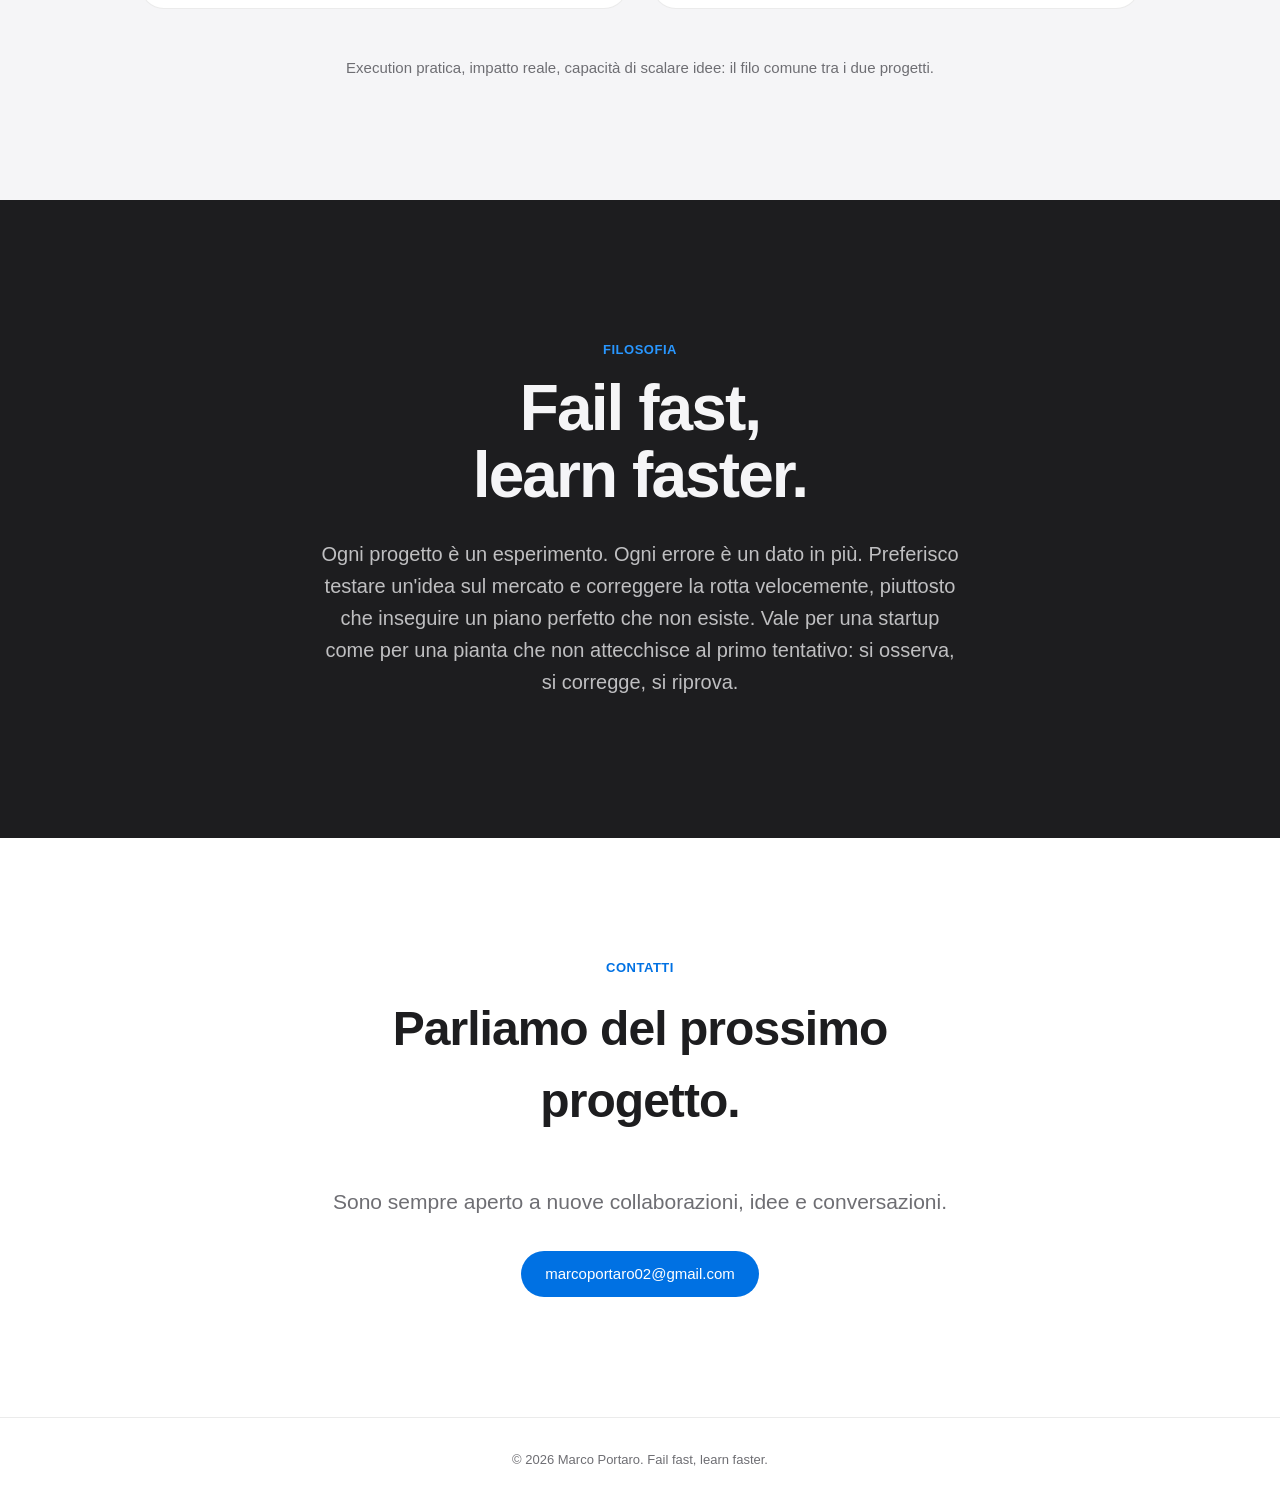
==== commit 37a1ae99: "Rework hero visual and bio per feedback - Larger hero image with no white/background contrast (remov" ====
--- a/index.html
+++ b/index.html
@@ -34,9 +34,9 @@
     <div class="hero-bg" aria-hidden="true"></div>
     <div class="hero-content reveal">
       <img src="assets/images/lotus.jpg" alt="Fiore di loto: rinascita da ciò che è rotto" class="hero-image">
-      <p class="eyebrow">Founder di Praxisy &amp; Porty Clothes</p>
+      <p class="eyebrow">Founder &amp; Problem Solver</p>
       <h1>Marco Portaro</h1>
-      <p class="hero-sub">Kintsugi applicato ai sistemi: prendo ciò che si è rotto — un tessuto, un comune, un processo — e lo rendo più forte di prima.</p>
+      <p class="hero-sub"><strong>Kintsugi:</strong> l'arte giapponese di riparare la ceramica rotta con l'oro, rendendola più preziosa di prima. È il principio che applico a un tessuto, un comune, un processo — a qualsiasi cosa abbia smesso di funzionare.</p>
       <p class="tagline-pill">Fail fast, learn faster.</p>
       <div class="hero-actions">
         <a href="#projects" class="btn btn-primary">Scopri i progetti</a>
@@ -53,10 +53,10 @@
       <h2 class="reveal">Uno stratega che esegue.</h2>
       <div class="about-grid">
         <p class="about-text reveal">
-          Ho 24 anni, studio Economia all'Università di Bologna e da qualche anno trasformo idee in
-          brand e sistemi concreti, capaci di generare un impatto reale. Il filo conduttore è sempre
-          lo stesso: capire un problema a fondo, costruire una risposta pragmatica e portarla sul
-          mercato senza perdere tempo in teoria.
+          Ho 24 anni e ho frequentato Economia all'Università di Bologna. Da qualche anno trasformo
+          idee in brand e sistemi concreti, capaci di generare un impatto reale. Il filo conduttore
+          è sempre lo stesso: capire un problema a fondo, costruire una risposta pragmatica e
+          portarla sul mercato senza perdere tempo in teoria.
         </p>
         <p class="about-text reveal">
           Con <strong>Porty Clothes</strong> ho dato una seconda vita a capi e tessuti scartati,
@@ -69,6 +69,11 @@
           italiana: atti generati in minuti anziché ore, fondi PNRR intercettati prima che scadano e
           uno sportello cittadino sempre aperto — senza mai togliere la firma, e la responsabilità, a
           chi decide.
+        </p>
+        <p class="about-text reveal">
+          Fuori da Praxisy e Porty Clothes mi trovate quasi sempre in giardino: il giardinaggio mi
+          insegna la stessa pazienza del Kintsugi — prendersi cura di qualcosa di fragile e vederlo
+          crescere, un po' alla volta.
         </p>
       </div>
       <ul class="strengths reveal">
@@ -101,16 +106,6 @@
             PNRR e apre uno sportello cittadino attivo 24/7 in 10 lingue. L'AI scrive la bozza,
             il funzionario firma sempre lui.
           </p>
-          <div class="card-stats">
-            <div class="stat">
-              <span class="stat-num">−95%</span>
-              <span class="stat-label">tempo di redazione documenti</span>
-            </div>
-            <div class="stat">
-              <span class="stat-num">10×</span>
-              <span class="stat-label">risoluzione segnalazioni civiche</span>
-            </div>
-          </div>
           <ul class="modules">
             <li>Command Center AI</li>
             <li>Generatore Documenti</li>
@@ -164,7 +159,8 @@
       <p class="philosophy-text">
         Ogni progetto è un esperimento. Ogni errore è un dato in più. Preferisco testare
         un'idea sul mercato e correggere la rotta velocemente, piuttosto che inseguire un
-        piano perfetto che non esiste.
+        piano perfetto che non esiste. Vale per una startup come per una pianta che non
+        attecchisce al primo tentativo: si osserva, si corregge, si riprova.
       </p>
     </div>
   </section>
--- a/css/styles.css
+++ b/css/styles.css
@@ -183,8 +183,7 @@
   position: absolute;
   inset: -20% -20% auto -20%;
   height: 140%;
-  background: radial-gradient(circle at 30% 20%, rgba(0, 113, 227, 0.14), transparent 55%),
-    radial-gradient(circle at 75% 60%, rgba(0, 113, 227, 0.08), transparent 50%);
+  background: var(--bg);
   z-index: -1;
 }
 
@@ -193,13 +192,12 @@
 }
 
 .hero-image {
-  width: clamp(120px, 16vw, 200px);
-  height: clamp(120px, 16vw, 200px);
+  width: clamp(220px, 34vw, 420px);
+  height: clamp(220px, 34vw, 420px);
   object-fit: cover;
-  border-radius: 28px;
+  border-radius: 32px;
   display: block;
   margin: 0 auto 32px;
-  box-shadow: 0 30px 60px rgba(0, 0, 0, 0.12), 0 6px 16px rgba(0, 0, 0, 0.06);
 }
 
 .eyebrow {
@@ -392,29 +390,6 @@
   color: var(--text-secondary);
   line-height: 1.6;
   margin-bottom: 28px;
-}
-
-.card-stats {
-  display: flex;
-  gap: 32px;
-  margin-bottom: 28px;
-}
-
-.stat {
-  display: flex;
-  flex-direction: column;
-}
-
-.stat-num {
-  font-size: 28px;
-  font-weight: 700;
-  color: var(--accent);
-  letter-spacing: -0.02em;
-}
-
-.stat-label {
-  font-size: 13px;
-  color: var(--text-secondary);
 }
 
 .process {
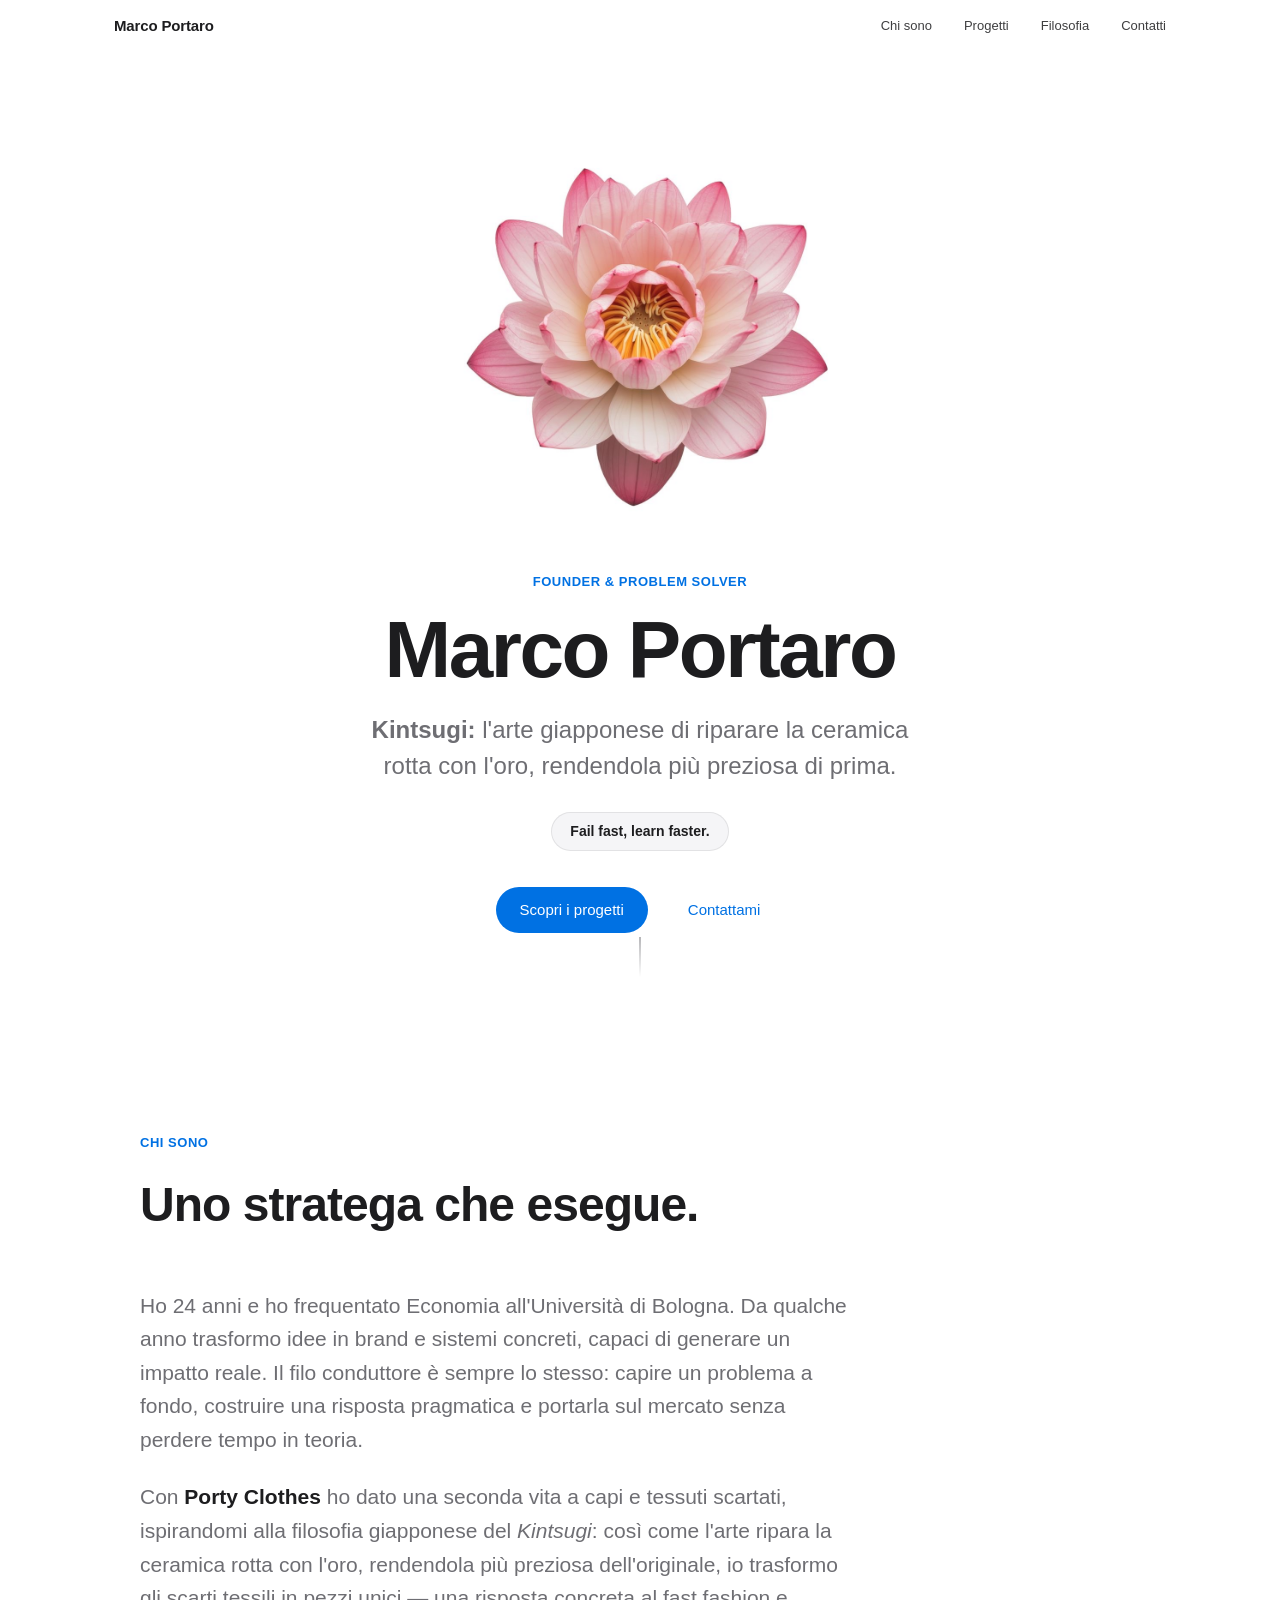
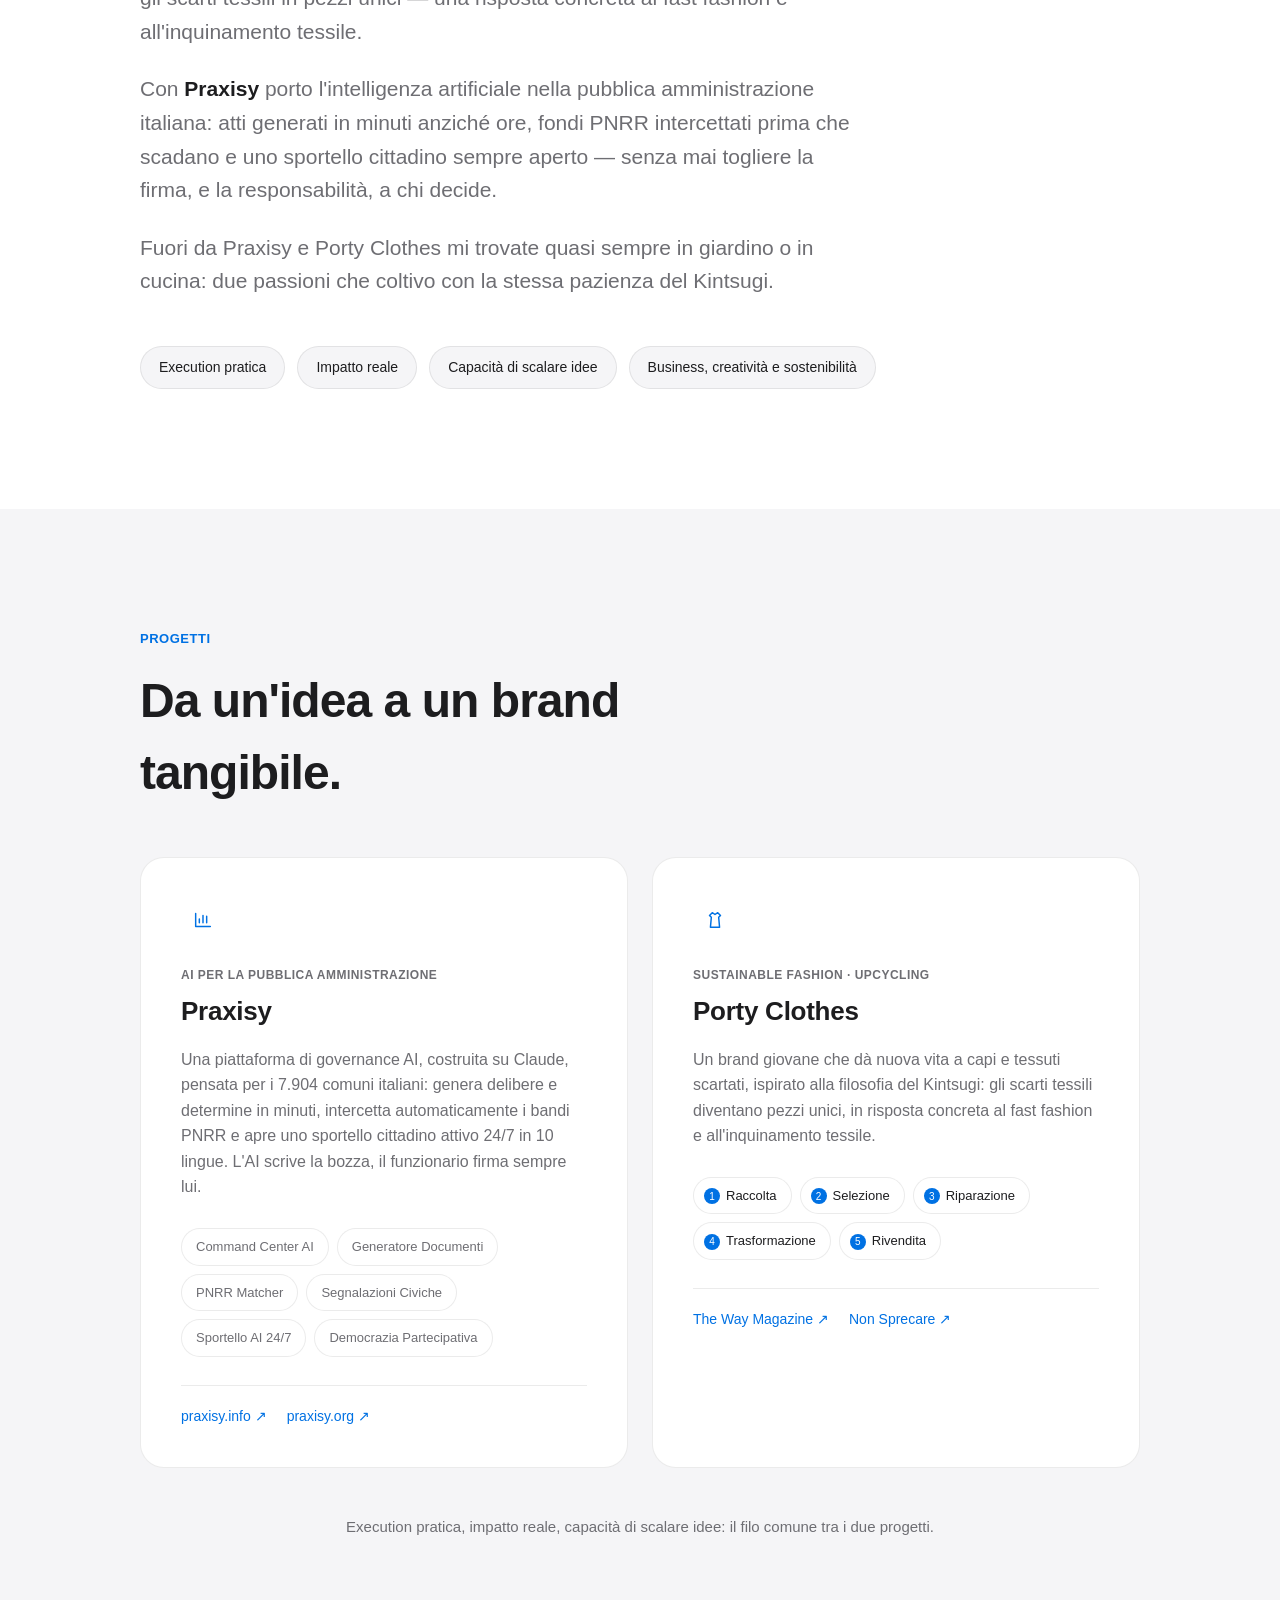
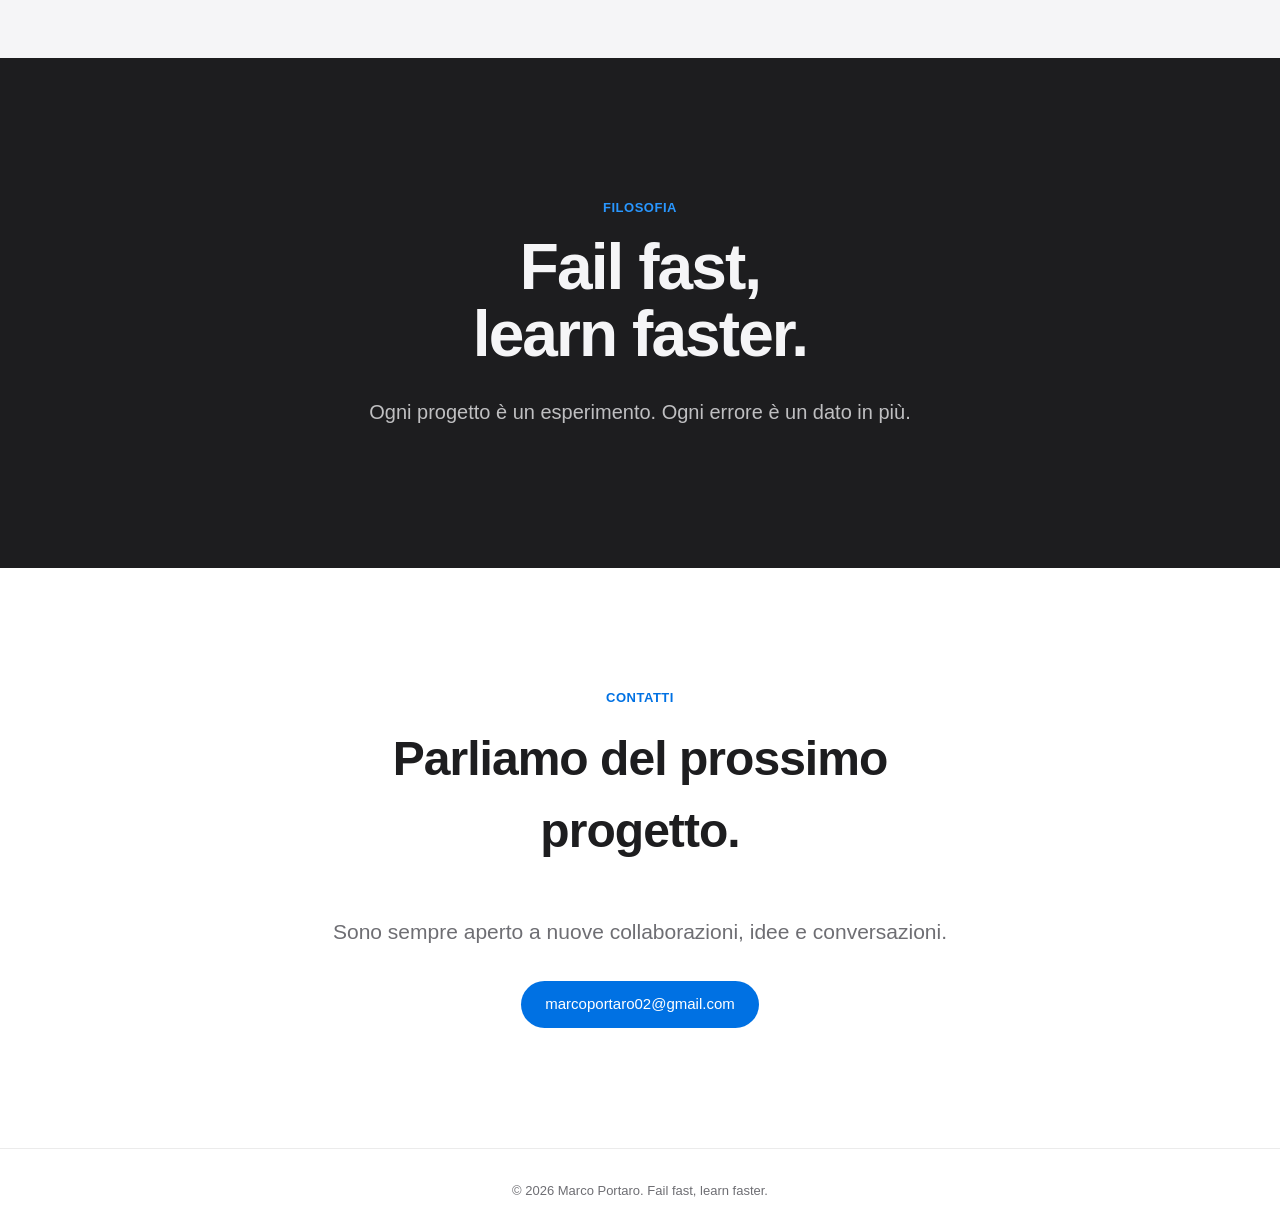
==== commit 6d803ada: "Trim hero and philosophy copy, add cooking as a second passion - Hero subhead now only states the Ki" ====
--- a/index.html
+++ b/index.html
@@ -36,7 +36,7 @@
       <img src="assets/images/lotus.jpg" alt="Fiore di loto: rinascita da ciò che è rotto" class="hero-image">
       <p class="eyebrow">Founder &amp; Problem Solver</p>
       <h1>Marco Portaro</h1>
-      <p class="hero-sub"><strong>Kintsugi:</strong> l'arte giapponese di riparare la ceramica rotta con l'oro, rendendola più preziosa di prima. È il principio che applico a un tessuto, un comune, un processo — a qualsiasi cosa abbia smesso di funzionare.</p>
+      <p class="hero-sub"><strong>Kintsugi:</strong> l'arte giapponese di riparare la ceramica rotta con l'oro, rendendola più preziosa di prima.</p>
       <p class="tagline-pill">Fail fast, learn faster.</p>
       <div class="hero-actions">
         <a href="#projects" class="btn btn-primary">Scopri i progetti</a>
@@ -71,9 +71,8 @@
           chi decide.
         </p>
         <p class="about-text reveal">
-          Fuori da Praxisy e Porty Clothes mi trovate quasi sempre in giardino: il giardinaggio mi
-          insegna la stessa pazienza del Kintsugi — prendersi cura di qualcosa di fragile e vederlo
-          crescere, un po' alla volta.
+          Fuori da Praxisy e Porty Clothes mi trovate quasi sempre in giardino o in cucina: due
+          passioni che coltivo con la stessa pazienza del Kintsugi.
         </p>
       </div>
       <ul class="strengths reveal">
@@ -157,10 +156,7 @@
       <p class="eyebrow eyebrow-invert">Filosofia</p>
       <h2>Fail fast,<br>learn faster.</h2>
       <p class="philosophy-text">
-        Ogni progetto è un esperimento. Ogni errore è un dato in più. Preferisco testare
-        un'idea sul mercato e correggere la rotta velocemente, piuttosto che inseguire un
-        piano perfetto che non esiste. Vale per una startup come per una pianta che non
-        attecchisce al primo tentativo: si osserva, si corregge, si riprova.
+        Ogni progetto è un esperimento. Ogni errore è un dato in più.
       </p>
     </div>
   </section>
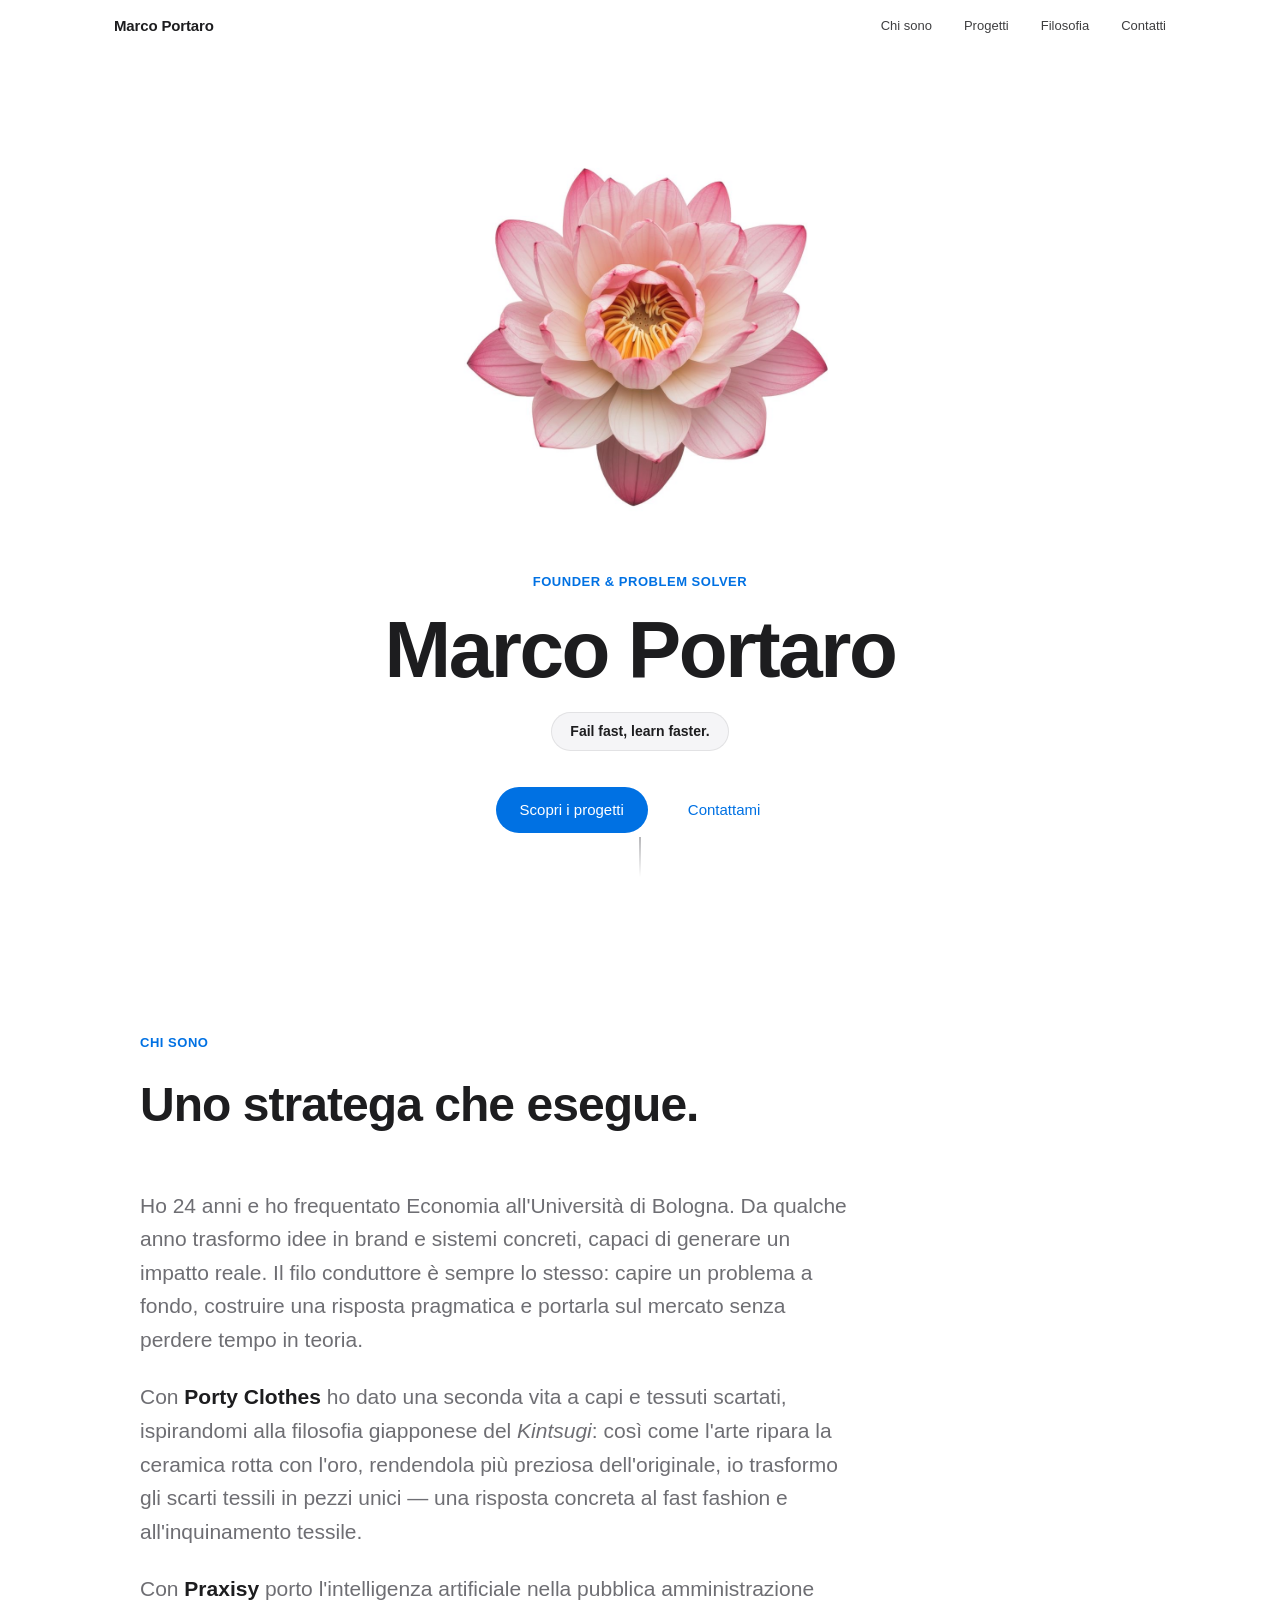
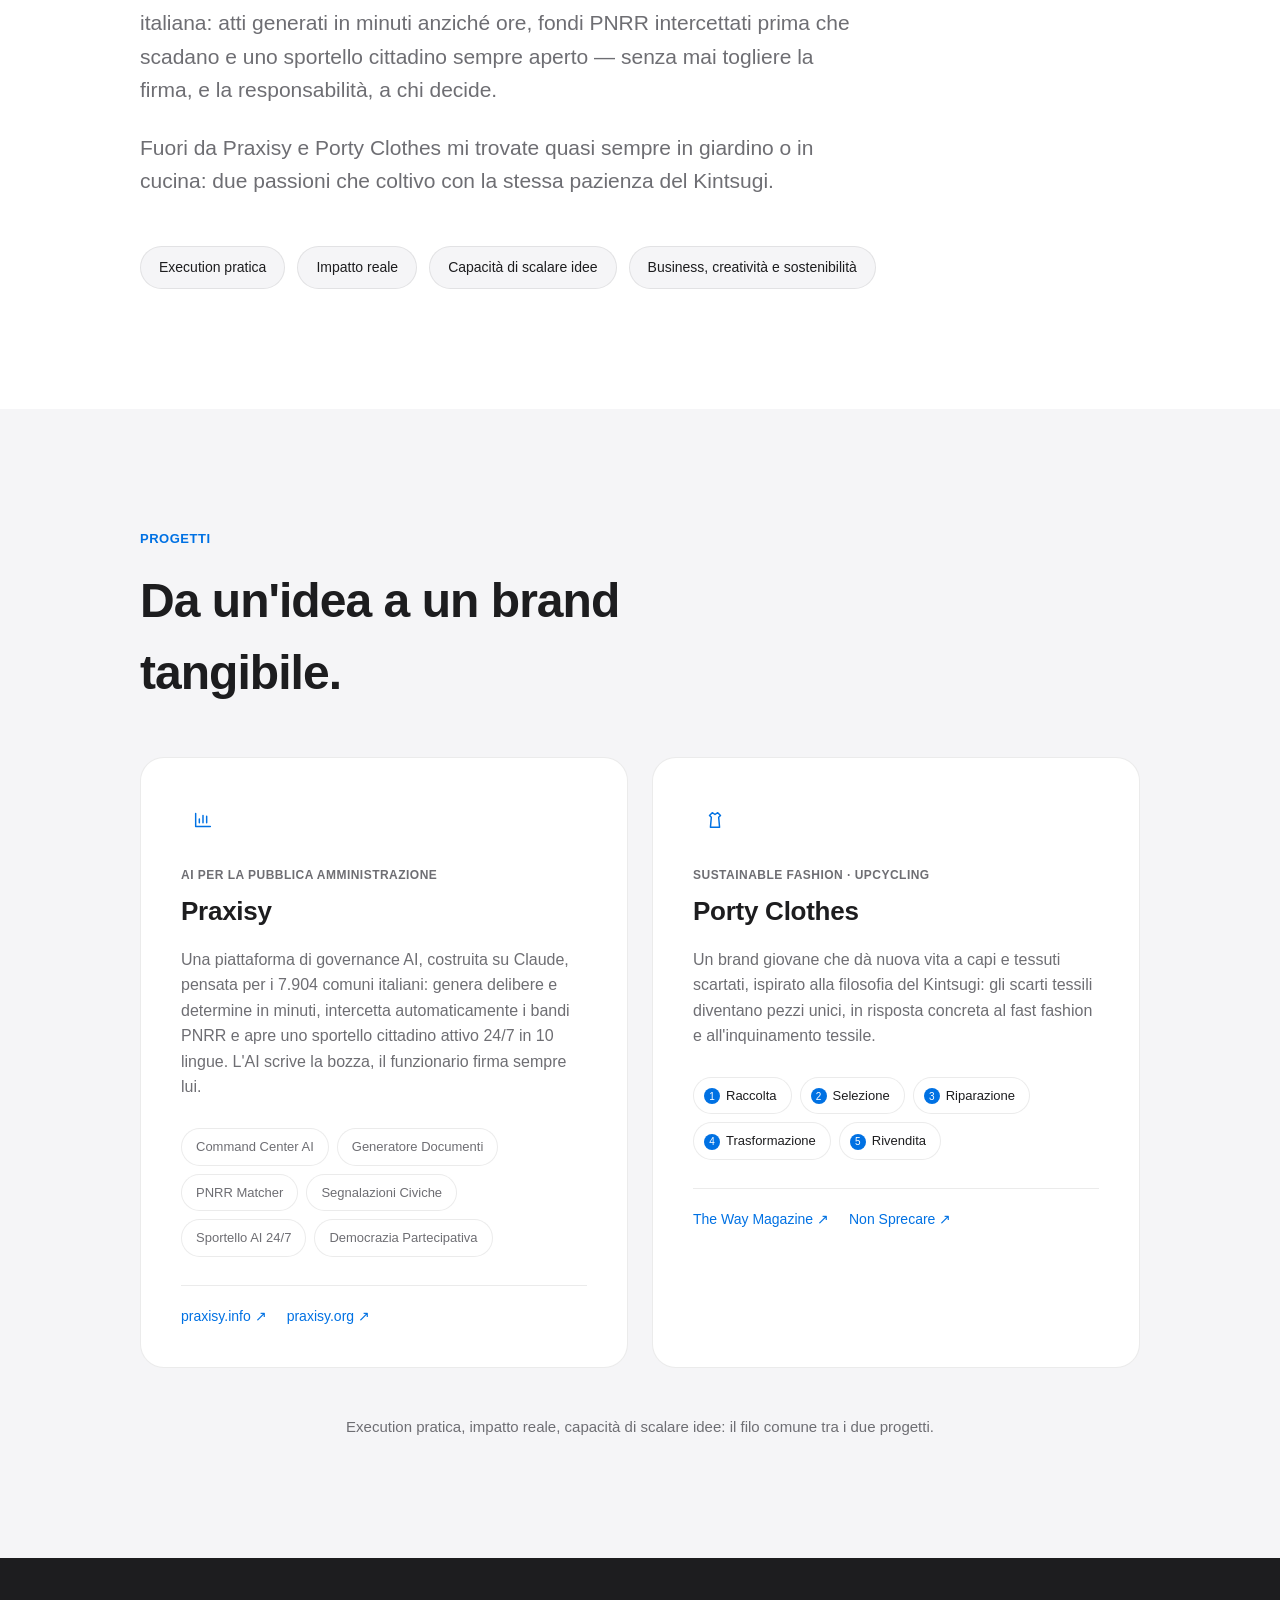
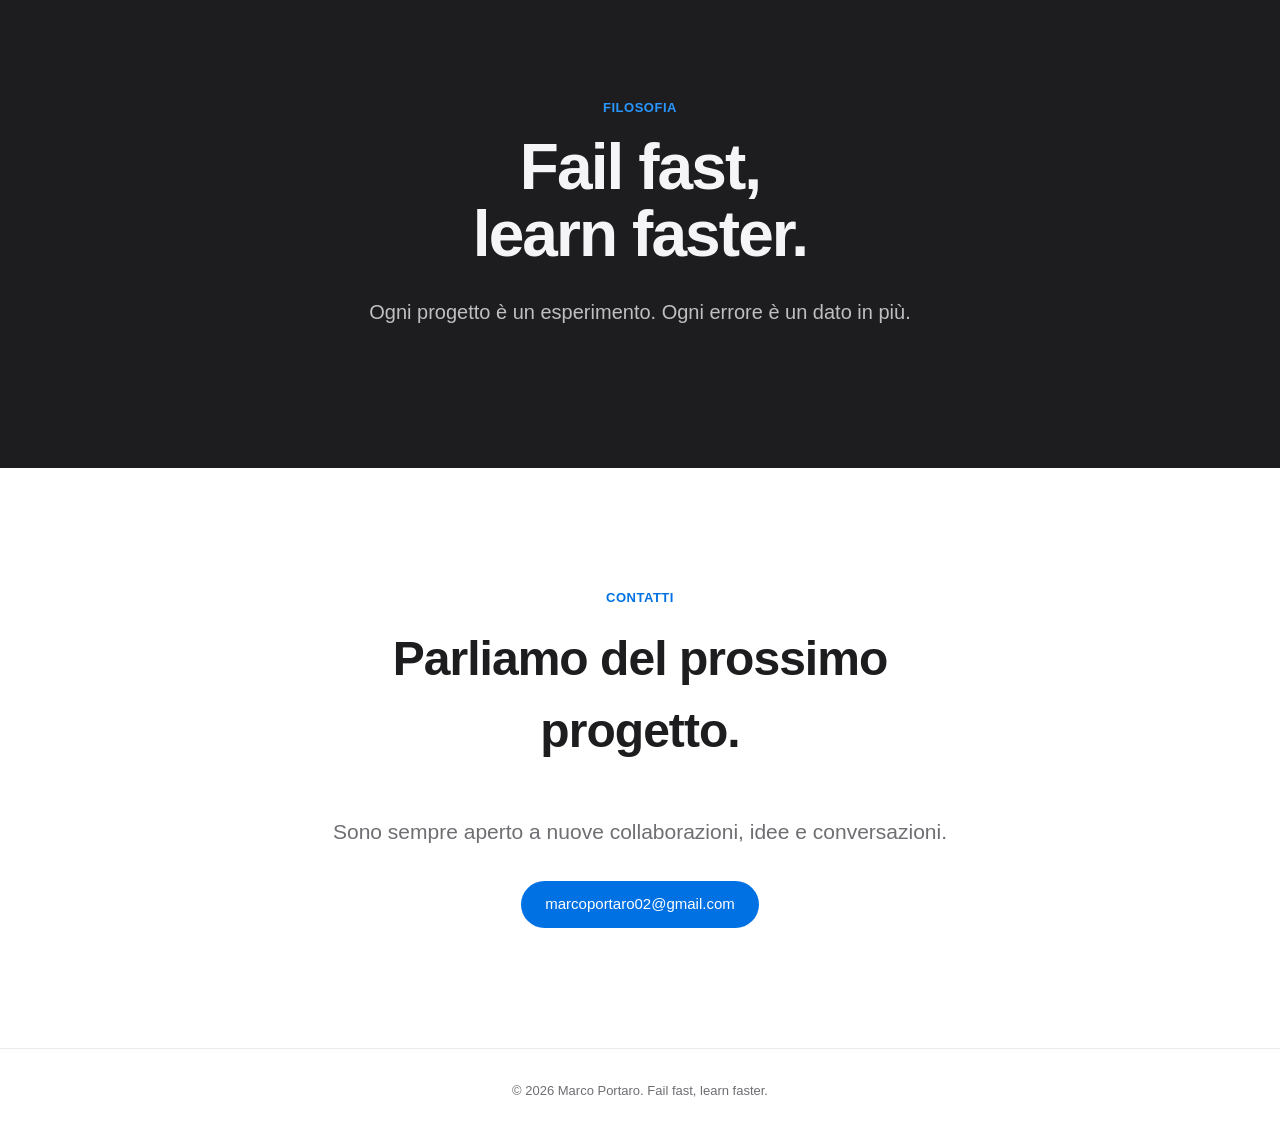
==== commit 917c68f2: "Remove Kintsugi line from hero Co-Authored-By: Claude Sonnet 5 <noreply@anthropic.com> Claude-Sessio" ====
--- a/index.html
+++ b/index.html
@@ -5,7 +5,18 @@
 <meta name="viewport" content="width=device-width, initial-scale=1.0">
 <title>Marco Portaro — Strategist &amp; Builder</title>
 <meta name="description" content="Marco Portaro: founder di Praxisy, AI per i comuni italiani, e di Porty Clothes. Fail fast, learn faster.">
-<link rel="icon" href="data:image/svg+xml,<svg xmlns=%22http://www.w3.org/2000/svg%22 viewBox=%220 0 100 100%22><text y=%22.9em%22 font-size=%2290%22>M</text></svg>">
+<meta property="og:title" content="Marco Portaro">
+<meta property="og:description" content="Founder di Praxisy e Porty Clothes. Fail fast, learn faster.">
+<meta property="og:image" content="assets/icons/icon-512.png">
+<meta name="twitter:card" content="summary">
+<meta name="twitter:image" content="assets/icons/icon-512.png">
+<link rel="icon" href="assets/icons/favicon.ico" sizes="any">
+<link rel="icon" type="image/png" sizes="16x16" href="assets/icons/favicon-16x16.png">
+<link rel="icon" type="image/png" sizes="32x32" href="assets/icons/favicon-32x32.png">
+<link rel="icon" type="image/png" sizes="48x48" href="assets/icons/favicon-48x48.png">
+<link rel="icon" type="image/png" sizes="192x192" href="assets/icons/icon-192.png">
+<link rel="apple-touch-icon" sizes="180x180" href="assets/icons/apple-touch-icon.png">
+<meta name="theme-color" content="#f5c6d6">
 <link rel="stylesheet" href="css/styles.css">
 </head>
 <body>
@@ -36,7 +47,6 @@
       <img src="assets/images/lotus.jpg" alt="Fiore di loto: rinascita da ciò che è rotto" class="hero-image">
       <p class="eyebrow">Founder &amp; Problem Solver</p>
       <h1>Marco Portaro</h1>
-      <p class="hero-sub"><strong>Kintsugi:</strong> l'arte giapponese di riparare la ceramica rotta con l'oro, rendendola più preziosa di prima.</p>
       <p class="tagline-pill">Fail fast, learn faster.</p>
       <div class="hero-actions">
         <a href="#projects" class="btn btn-primary">Scopri i progetti</a>
